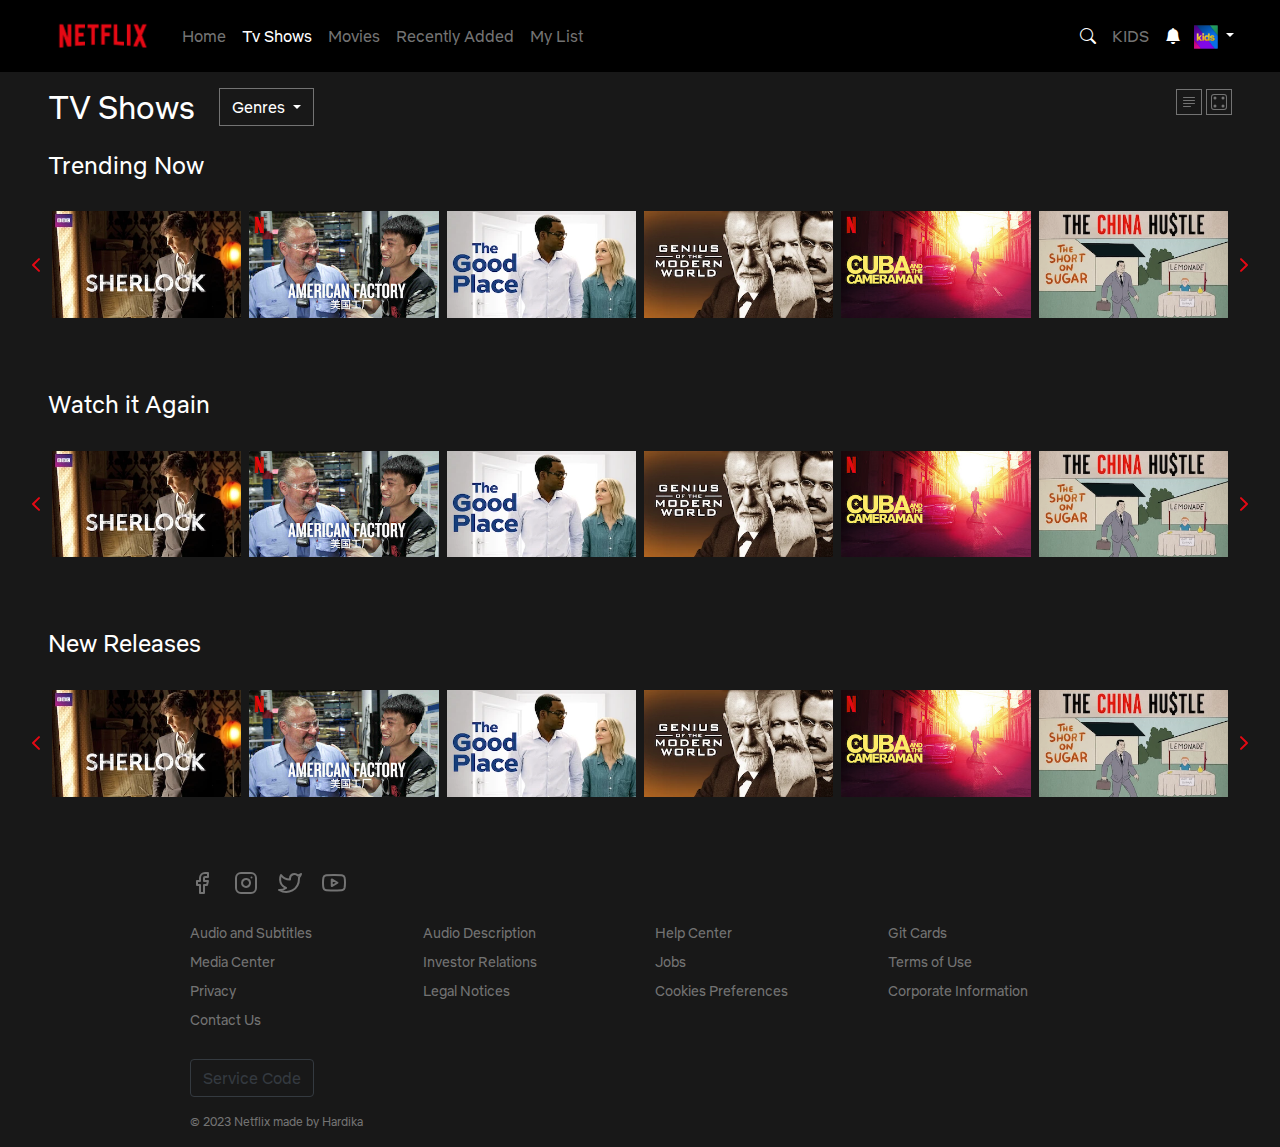
==== index.html @ e1350587 "fix the dropdown menu" ====
<!DOCTYPE html>
<html lang="en">
  <head>
    <meta charset="utf-8" />
    <meta
      name="viewport"
      content="width=device-width, initial-scale=1, shrink-to-fit=no"
    />

    <link
      rel="stylesheet"
      href="https://cdn.jsdelivr.net/npm/bootstrap@4.0.0/dist/css/bootstrap.min.css"
      integrity="sha384-Gn5384xqQ1aoWXA+058RXPxPg6fy4IWvTNh0E263XmFcJlSAwiGgFAW/dAiS6JXm"
      crossorigin="anonymous"
    />
    <link
      rel="stylesheet"
      href="https://cdn.jsdelivr.net/npm/bootstrap-icons@1.8.3/font/bootstrap-icons.css"
    />
    <link rel="stylesheet" href="./styles.css" />
    <title>Netflix Clone</title>
  </head>
  <body>
    <header>
      <nav class="navbar navbar-expand-lg nav-bg px-0">
        <div class="container-fluid px-5">
          <a class="navbar-brand" href="#"
            ><img
              src="./assets/netflix_logo.png"
              alt="netflix logo"
              width="110px"
          /></a>
          <button
            class="navbar-toggler"
            type="button"
            data-toggle="collapse"
            data-target="#navbarSupportedContent"
            aria-controls="navbarSupportedContent"
            aria-expanded="false"
            aria-label="Toggle navigation"
          >
            <span class="navbar-toggler-icon"></span>
          </button>

          <div class="collapse navbar-collapse" id="navbarSupportedContent">
            <ul class="navbar-nav mr-auto">
              <li class="nav-item">
                <a class="nav-link" href="#"
                  >Home <span class="sr-only">(current)</span></a
                >
              </li>
              <li class="nav-item">
                <a class="nav-link active" href="#">Tv Shows</a>
              </li>
              <li class="nav-item">
                <a class="nav-link" href="#">Movies</a>
              </li>
              <li class="nav-item">
                <a class="nav-link" href="#">Recently Added</a>
              </li>
              <li class="nav-item">
                <a class="nav-link" href="#">My List</a>
              </li>
            </ul>
            <form class="form-inline my-2 my-lg-0">
              <div class="row align-items-center">
                <i class="bi bi-search" style="cursor: pointer"></i>
                <a class="nav-link" href="#">KIDS</a>
                <i class="bi bi-bell-fill" style="cursor: pointer"></i>

                <div class="btn-group">
                  <button
                    type="button"
                    class="btn dropdown-toggle btn-outline-info"
                    data-toggle="dropdown"
                    aria-expanded="false"
                  >
                    <img
                      src="./assets/kids_icon.png"
                      alt="kids icon"
                      width="24px"
                    />
                  </button>
                  <div class="dropdown-menu dropdown-menu-right">
                    <button class="dropdown-item" type="button ">
                      <a href="./edit-profile.html">Edit Profile</a>
                    </button>
                    <button class="dropdown-item" type="button">
                      Another action
                    </button>
                    <button class="dropdown-item" type="button">
                      Something else here
                    </button>
                  </div>
                </div>
              </div>
            </form>
          </div>
        </div>
      </nav>
    </header>
    <main>
      <section>
        <div class="container-fluid px-5">
          <div class="d-flex justify-content-between my-3">
            <div class="d-flex">
              <h2 class="mr-4">TV Shows</h2>
              <div class="btn-group">
                <button
                  type="button"
                  class="btn dropdown-toggle btn-outline-dark dropdown-genere-btn"
                  data-toggle="dropdown"
                  aria-expanded="false"
                >
                  Genres
                </button>
                <div class="dropdown-menu">
                  <button class="dropdown-item" type="button">Action</button>
                  <button class="dropdown-item" type="button">
                    Another action
                  </button>
                  <button class="dropdown-item" type="button">
                    Something else here
                  </button>
                </div>
              </div>
            </div>

            <div>
              <img
                class="border-color px-1 py-1"
                src="./assets/media/justify-left.svg"
                alt="justify-left"
              />
              <img
                class="border-color px-1 py-1"
                src="./assets/media/dice.svg"
                alt="dice icon"
              />
            </div>
          </div>
        </div>
      </section>
      <secrtion>
        <div class="container-fluid px-5 pb-5">
          <h4>Trending Now</h4>

          <div
            id="carouselExampleIndicators"
            class="carousel slide"
            data-ride="carousel"
          >
            <div class="carousel-inner">
              <div class="carousel-item active">
                <div class="row mx-0">
                  <div class="col-12 col-sm-6 col-md-4 col-lg-2 px-1 py-4">
                    <a href="#">
                      <img
                        class="w-100 media-hover"
                        src="./assets/media/media0.webp"
                        alt="img"
                      />
                    </a>
                  </div>
                  <div class="col-12 col-sm-6 col-md-4 col-lg-2 px-1 py-4">
                    <a href="#">
                      <img
                        class="w-100 media-hover"
                        src="./assets/media/media1.jpg"
                        alt="img"
                      />
                    </a>
                  </div>
                  <div class="col-12 col-sm-6 col-md-4 col-lg-2 px-1 py-4">
                    <a href="#">
                      <img
                        class="w-100 media-hover"
                        src="./assets/media/media2.webp"
                        alt="img"
                      />
                    </a>
                  </div>
                  <div class="col-12 col-sm-6 col-md-4 col-lg-2 px-1 py-4">
                    <a href="#">
                      <img
                        class="w-100 media-hover"
                        src="./assets/media/media3.webp"
                        alt="img"
                      />
                    </a>
                  </div>
                  <div class="col-12 col-sm-6 col-md-4 col-lg-2 px-1 py-4">
                    <a href="#">
                      <img
                        class="w-100 media-hover"
                        src="./assets/media/media4.jpg"
                        alt="img"
                      />
                    </a>
                  </div>
                  <div class="col-12 col-sm-6 col-md-4 col-lg-2 px-1 py-4">
                    <a href="#">
                      <img
                        class="w-100 media-hover z-index2"
                        src="./assets/media/media5.webp"
                        alt="img"
                      />
                    </a>
                  </div>
                </div>
              </div>
              <div class="carousel-item">
                <div class="row mx-0">
                  <div class="col-12 col-sm-6 col-md-4 col-lg-2 px-1 py-4">
                    <a href="#">
                      <img
                        class="w-100 media-hover"
                        src="./assets/media/media0.webp"
                        alt="img"
                      />
                    </a>
                  </div>
                  <div class="col-12 col-sm-6 col-md-4 col-lg-2 px-1 py-4">
                    <a href="#">
                      <img
                        class="w-100 media-hover"
                        src="./assets/media/media1.jpg"
                        alt="img"
                      />
                    </a>
                  </div>
                  <div class="col-12 col-sm-6 col-md-4 col-lg-2 px-1 py-4">
                    <a href="#">
                      <img
                        class="w-100 media-hover"
                        src="./assets/media/media2.webp"
                        alt="img"
                      />
                    </a>
                  </div>
                  <div class="col-12 col-sm-6 col-md-4 col-lg-2 px-1 py-4">
                    <a href="#">
                      <img
                        class="w-100 media-hover"
                        src="./assets/media/media3.webp"
                        alt="img"
                      />
                    </a>
                  </div>
                  <div class="col-12 col-sm-6 col-md-4 col-lg-2 px-1 py-4">
                    <a href="#">
                      <img
                        class="w-100 media-hover"
                        src="./assets/media/media4.jpg"
                        alt="img"
                      />
                    </a>
                  </div>
                  <div class="col-12 col-sm-6 col-md-4 col-lg-2 px-1 py-4">
                    <a href="#">
                      <img
                        class="w-100 media-hover"
                        src="./assets/media/media5.webp"
                        alt="img"
                      />
                    </a>
                  </div>
                </div>
              </div>
              <div class="carousel-item">
                <div class="row mx-0">
                  <div class="col-12 col-sm-6 col-md-4 col-lg-2 px-1 py-4">
                    <a href="#">
                      <img
                        class="w-100 media-hover"
                        src="./assets/media/media0.webp"
                        alt="img"
                      />
                    </a>
                  </div>
                  <div class="col-12 col-sm-6 col-md-4 col-lg-2 px-1 py-4">
                    <a href="#">
                      <img
                        class="w-100 media-hover"
                        src="./assets/media/media1.jpg"
                        alt="img"
                      />
                    </a>
                  </div>
                  <div class="col-12 col-sm-6 col-md-4 col-lg-2 px-1 py-4">
                    <a href="#">
                      <img
                        class="w-100 media-hover"
                        src="./assets/media/media2.webp"
                        alt="img"
                      />
                    </a>
                  </div>
                  <div class="col-12 col-sm-6 col-md-4 col-lg-2 px-1 py-4">
                    <a href="#">
                      <img
                        class="w-100 media-hover"
                        src="./assets/media/media3.webp"
                        alt="img"
                      />
                    </a>
                  </div>
                  <div class="col-12 col-sm-6 col-md-4 col-lg-2 px-1 py-4">
                    <a href="#">
                      <img
                        class="w-100 media-hover"
                        src="./assets/media/media4.jpg"
                        alt="img"
                      />
                    </a>
                  </div>
                  <div class="col-12 col-sm-6 col-md-4 col-lg-2 px-1 py-4">
                    <a href="#">
                      <img
                        class="w-100 media-hover"
                        src="./assets/media/media5.webp"
                        alt="img"
                      />
                    </a>
                  </div>
                </div>
              </div>
            </div>
            <a
              class="carousel-control-prev"
              href="#carouselExampleIndicators"
              role="button"
              data-slide="prev"
            >
              <span
                class="carousel-control-prev-icon"
                aria-hidden="true"
              ></span>
              <span class="sr-only">Previous</span>
            </a>
            <a
              class="carousel-control-next"
              href="#carouselExampleIndicators"
              role="button"
              data-slide="next"
            >
              <span
                class="carousel-control-next-icon"
                aria-hidden="true"
              ></span>
              <span class="sr-only">Next</span>
            </a>
          </div>
        </div>
      </secrtion>
      <secrtion>
        <div class="container-fluid px-5 pb-5">
          <h4>Watch it Again</h4>

          <div
            id="carouselExampleIndicators"
            class="carousel slide"
            data-ride="carousel"
          >
            <div class="carousel-inner">
              <div class="carousel-item active">
                <div class="row mx-0">
                  <div class="col-12 col-sm-6 col-md-4 col-lg-2 px-1 py-4">
                    <a href="#">
                      <img
                        class="w-100 media-hover"
                        src="./assets/media/media0.webp"
                        alt="img"
                      />
                    </a>
                  </div>
                  <div class="col-12 col-sm-6 col-md-4 col-lg-2 px-1 py-4">
                    <a href="#">
                      <img
                        class="w-100 media-hover"
                        src="./assets/media/media1.jpg"
                        alt="img"
                      />
                    </a>
                  </div>
                  <div class="col-12 col-sm-6 col-md-4 col-lg-2 px-1 py-4">
                    <a href="#">
                      <img
                        class="w-100 media-hover"
                        src="./assets/media/media2.webp"
                        alt="img"
                      />
                    </a>
                  </div>
                  <div class="col-12 col-sm-6 col-md-4 col-lg-2 px-1 py-4">
                    <a href="#">
                      <img
                        class="w-100 media-hover"
                        src="./assets/media/media3.webp"
                        alt="img"
                      />
                    </a>
                  </div>
                  <div class="col-12 col-sm-6 col-md-4 col-lg-2 px-1 py-4">
                    <a href="#">
                      <img
                        class="w-100 media-hover"
                        src="./assets/media/media4.jpg"
                        alt="img"
                      />
                    </a>
                  </div>
                  <div class="col-12 col-sm-6 col-md-4 col-lg-2 px-1 py-4">
                    <a href="#">
                      <img
                        class="w-100 media-hover z-index2"
                        src="./assets/media/media5.webp"
                        alt="img"
                      />
                    </a>
                  </div>
                </div>
              </div>
              <div class="carousel-item">
                <div class="row mx-0">
                  <div class="col-12 col-sm-6 col-md-4 col-lg-2 px-1 py-4">
                    <a href="#">
                      <img
                        class="w-100 media-hover"
                        src="./assets/media/media0.webp"
                        alt="img"
                      />
                    </a>
                  </div>
                  <div class="col-12 col-sm-6 col-md-4 col-lg-2 px-1 py-4">
                    <a href="#">
                      <img
                        class="w-100 media-hover"
                        src="./assets/media/media1.jpg"
                        alt="img"
                      />
                    </a>
                  </div>
                  <div class="col-12 col-sm-6 col-md-4 col-lg-2 px-1 py-4">
                    <a href="#">
                      <img
                        class="w-100 media-hover"
                        src="./assets/media/media2.webp"
                        alt="img"
                      />
                    </a>
                  </div>
                  <div class="col-12 col-sm-6 col-md-4 col-lg-2 px-1 py-4">
                    <a href="#">
                      <img
                        class="w-100 media-hover"
                        src="./assets/media/media3.webp"
                        alt="img"
                      />
                    </a>
                  </div>
                  <div class="col-12 col-sm-6 col-md-4 col-lg-2 px-1 py-4">
                    <a href="#">
                      <img
                        class="w-100 media-hover"
                        src="./assets/media/media4.jpg"
                        alt="img"
                      />
                    </a>
                  </div>
                  <div class="col-12 col-sm-6 col-md-4 col-lg-2 px-1 py-4">
                    <a href="#">
                      <img
                        class="w-100 media-hover"
                        src="./assets/media/media5.webp"
                        alt="img"
                      />
                    </a>
                  </div>
                </div>
              </div>
              <div class="carousel-item">
                <div class="row mx-0">
                  <div class="col-12 col-sm-6 col-md-4 col-lg-2 px-1 py-4">
                    <a href="#">
                      <img
                        class="w-100 media-hover"
                        src="./assets/media/media0.webp"
                        alt="img"
                      />
                    </a>
                  </div>
                  <div class="col-12 col-sm-6 col-md-4 col-lg-2 px-1 py-4">
                    <a href="#">
                      <img
                        class="w-100 media-hover"
                        src="./assets/media/media1.jpg"
                        alt="img"
                      />
                    </a>
                  </div>
                  <div class="col-12 col-sm-6 col-md-4 col-lg-2 px-1 py-4">
                    <a href="#">
                      <img
                        class="w-100 media-hover"
                        src="./assets/media/media2.webp"
                        alt="img"
                      />
                    </a>
                  </div>
                  <div class="col-12 col-sm-6 col-md-4 col-lg-2 px-1 py-4">
                    <a href="#">
                      <img
                        class="w-100 media-hover"
                        src="./assets/media/media3.webp"
                        alt="img"
                      />
                    </a>
                  </div>
                  <div class="col-12 col-sm-6 col-md-4 col-lg-2 px-1 py-4">
                    <a href="#">
                      <img
                        class="w-100 media-hover"
                        src="./assets/media/media4.jpg"
                        alt="img"
                      />
                    </a>
                  </div>
                  <div class="col-12 col-sm-6 col-md-4 col-lg-2 px-1 py-4">
                    <a href="#">
                      <img
                        class="w-100 media-hover"
                        src="./assets/media/media5.webp"
                        alt="img"
                      />
                    </a>
                  </div>
                </div>
              </div>
            </div>
            <a
              class="carousel-control-prev"
              href="#carouselExampleIndicators"
              role="button"
              data-slide="prev"
            >
              <span
                class="carousel-control-prev-icon"
                aria-hidden="true"
              ></span>
              <span class="sr-only">Previous</span>
            </a>
            <a
              class="carousel-control-next"
              href="#carouselExampleIndicators"
              role="button"
              data-slide="next"
            >
              <span
                class="carousel-control-next-icon"
                aria-hidden="true"
              ></span>
              <span class="sr-only">Next</span>
            </a>
          </div>
        </div>
      </secrtion>
      <secrtion>
        <div class="container-fluid px-5 pb-5">
          <h4>New Releases</h4>

          <div
            id="carouselExampleIndicators"
            class="carousel slide"
            data-ride="carousel"
          >
            <div class="carousel-inner">
              <div class="carousel-item active">
                <div class="row mx-0">
                  <div class="col-12 col-sm-6 col-md-4 col-lg-2 px-1 py-4">
                    <a href="#">
                      <img
                        class="w-100 media-hover"
                        src="./assets/media/media0.webp"
                        alt="img"
                      />
                    </a>
                  </div>
                  <div class="col-12 col-sm-6 col-md-4 col-lg-2 px-1 py-4">
                    <a href="#">
                      <img
                        class="w-100 media-hover"
                        src="./assets/media/media1.jpg"
                        alt="img"
                      />
                    </a>
                  </div>
                  <div class="col-12 col-sm-6 col-md-4 col-lg-2 px-1 py-4">
                    <a href="#">
                      <img
                        class="w-100 media-hover"
                        src="./assets/media/media2.webp"
                        alt="img"
                      />
                    </a>
                  </div>
                  <div class="col-12 col-sm-6 col-md-4 col-lg-2 px-1 py-4">
                    <a href="#">
                      <img
                        class="w-100 media-hover"
                        src="./assets/media/media3.webp"
                        alt="img"
                      />
                    </a>
                  </div>
                  <div class="col-12 col-sm-6 col-md-4 col-lg-2 px-1 py-4">
                    <a href="#">
                      <img
                        class="w-100 media-hover"
                        src="./assets/media/media4.jpg"
                        alt="img"
                      />
                    </a>
                  </div>
                  <div class="col-12 col-sm-6 col-md-4 col-lg-2 px-1 py-4">
                    <a href="#">
                      <img
                        class="w-100 media-hover z-index2"
                        src="./assets/media/media5.webp"
                        alt="img"
                      />
                    </a>
                  </div>
                </div>
              </div>
              <div class="carousel-item">
                <div class="row mx-0">
                  <div class="col-12 col-sm-6 col-md-4 col-lg-2 px-1 py-4">
                    <a href="#">
                      <img
                        class="w-100 media-hover"
                        src="./assets/media/media0.webp"
                        alt="img"
                      />
                    </a>
                  </div>
                  <div class="col-12 col-sm-6 col-md-4 col-lg-2 px-1 py-4">
                    <a href="#">
                      <img
                        class="w-100 media-hover"
                        src="./assets/media/media1.jpg"
                        alt="img"
                      />
                    </a>
                  </div>
                  <div class="col-12 col-sm-6 col-md-4 col-lg-2 px-1 py-4">
                    <a href="#">
                      <img
                        class="w-100 media-hover"
                        src="./assets/media/media2.webp"
                        alt="img"
                      />
                    </a>
                  </div>
                  <div class="col-12 col-sm-6 col-md-4 col-lg-2 px-1 py-4">
                    <a href="#">
                      <img
                        class="w-100 media-hover"
                        src="./assets/media/media3.webp"
                        alt="img"
                      />
                    </a>
                  </div>
                  <div class="col-12 col-sm-6 col-md-4 col-lg-2 px-1 py-4">
                    <a href="#">
                      <img
                        class="w-100 media-hover"
                        src="./assets/media/media4.jpg"
                        alt="img"
                      />
                    </a>
                  </div>
                  <div class="col-12 col-sm-6 col-md-4 col-lg-2 px-1 py-4">
                    <a href="#">
                      <img
                        class="w-100 media-hover"
                        src="./assets/media/media5.webp"
                        alt="img"
                      />
                    </a>
                  </div>
                </div>
              </div>
              <div class="carousel-item">
                <div class="row mx-0">
                  <div class="col-12 col-sm-6 col-md-4 col-lg-2 px-1 py-4">
                    <a href="#">
                      <img
                        class="w-100 media-hover"
                        src="./assets/media/media0.webp"
                        alt="img"
                      />
                    </a>
                  </div>
                  <div class="col-12 col-sm-6 col-md-4 col-lg-2 px-1 py-4">
                    <a href="#">
                      <img
                        class="w-100 media-hover"
                        src="./assets/media/media1.jpg"
                        alt="img"
                      />
                    </a>
                  </div>
                  <div class="col-12 col-sm-6 col-md-4 col-lg-2 px-1 py-4">
                    <a href="#">
                      <img
                        class="w-100 media-hover"
                        src="./assets/media/media2.webp"
                        alt="img"
                      />
                    </a>
                  </div>
                  <div class="col-12 col-sm-6 col-md-4 col-lg-2 px-1 py-4">
                    <a href="#">
                      <img
                        class="w-100 media-hover"
                        src="./assets/media/media3.webp"
                        alt="img"
                      />
                    </a>
                  </div>
                  <div class="col-12 col-sm-6 col-md-4 col-lg-2 px-1 py-4">
                    <a href="#">
                      <img
                        class="w-100 media-hover"
                        src="./assets/media/media4.jpg"
                        alt="img"
                      />
                    </a>
                  </div>
                  <div class="col-12 col-sm-6 col-md-4 col-lg-2 px-1 py-4">
                    <a href="#">
                      <img
                        class="w-100 media-hover"
                        src="./assets/media/media5.webp"
                        alt="img"
                      />
                    </a>
                  </div>
                </div>
              </div>
            </div>
            <a
              class="carousel-control-prev"
              href="#carouselExampleIndicators"
              role="button"
              data-slide="prev"
            >
              <span
                class="carousel-control-prev-icon"
                aria-hidden="true"
              ></span>
              <span class="sr-only">Previous</span>
            </a>
            <a
              class="carousel-control-next"
              href="#carouselExampleIndicators"
              role="button"
              data-slide="next"
            >
              <span
                class="carousel-control-next-icon"
                aria-hidden="true"
              ></span>
              <span class="sr-only">Next</span>
            </a>
          </div>
        </div>
      </secrtion>
    </main>
    <footer>
      <div class="container-fluid px-5">
        <div class="ftr-block">
          <a href="#" class="mr-3">
            <img src="./assets/media/facebook.svg" alt="facebook logo"
          /></a>
          <a href="#" class="mr-3"
            ><img src="./assets/media/instagram.svg" alt="instagram logo"
          /></a>
          <a href="#" class="mr-3"
            ><img src="./assets/media/twitter.svg" alt="twitter logo"
          /></a>
          <a href="#" class="mr-3"
            ><img src="./assets/media/youtube.svg" alt="youtube logo"
          /></a>
          <div class="row my-4">
            <div class="col-12 col-sm-6 col-md-4 col-lg-3">
              <a href="#" class="ftr-link d-block py-1">Audio and Subtitles</a>
              <a href="#" class="ftr-link d-block py-1">Media Center</a>
              <a href="#" class="ftr-link d-block py-1">Privacy</a>
              <a href="#" class="ftr-link d-block py-1">Contact Us</a>
            </div>
            <div class="col-12 col-sm-6 col-md-4 col-lg-3">
              <a href="#" class="ftr-link d-block py-1">Audio Description</a>
              <a href="#" class="ftr-link d-block py-1">Investor Relations</a>
              <a href="#" class="ftr-link d-block py-1">Legal Notices</a>
            </div>
            <div class="col-12 col-sm-6 col-md-4 col-lg-3">
              <a href="#" class="ftr-link d-block py-1">Help Center</a>
              <a href="#" class="ftr-link d-block py-1">Jobs</a>
              <a href="#" class="ftr-link d-block py-1">Cookies Preferences</a>
            </div>
            <div class="col-12 col-sm-6 col-md-4 col-lg-3">
              <a href="#" class="ftr-link d-block py-1">Git Cards</a>
              <a href="#" class="ftr-link d-block py-1">Terms of Use</a>
              <a href="#" class="ftr-link d-block py-1"
                >Corporate Information</a
              >
            </div>
          </div>
          <button
            type="button"
            class="btn btn-outline-dark"
            aria-expanded="false"
          >
            Service Code
          </button>
          <span class="d-block copyright-font my-3"
            >© 2023 Netflix made by Hardika</span
          >
        </div>
      </div>
    </footer>
    <script
      src="https://cdn.jsdelivr.net/npm/jquery@3.5.1/dist/jquery.slim.min.js"
      integrity="sha384-DfXdz2htPH0lsSSs5nCTpuj/zy4C+OGpamoFVy38MVBnE+IbbVYUew+OrCXaRkfj"
      crossorigin="anonymous"
    ></script>
    <script
      src="https://cdn.jsdelivr.net/npm/popper.js@1.16.1/dist/umd/popper.min.js"
      integrity="sha384-9/reFTGAW83EW2RDu2S0VKaIzap3H66lZH81PoYlFhbGU+6BZp6G7niu735Sk7lN"
      crossorigin="anonymous"
    ></script>
    <script
      src="https://cdn.jsdelivr.net/npm/bootstrap@4.6.2/dist/js/bootstrap.min.js"
      integrity="sha384-+sLIOodYLS7CIrQpBjl+C7nPvqq+FbNUBDunl/OZv93DB7Ln/533i8e/mZXLi/P+"
      crossorigin="anonymous"
    ></script>
  </body>
</html>
---- styles.css ----
@font-face {
  font-family: "netflixSans-bold";
  src: url("./fonts/NetflixSans-Bold.woff2") format("woff2");
}

@font-face {
  font-family: "netflixSans-light";
  src: url("./fonts/NetflixSans-Light.woff2") format("woff2");
}
@font-face {
  font-family: "netflixSans-medium";
  src: url("./fonts/NetflixSans-Medium.woff2") format("woff2");
}
@font-face {
  font-family: "netflixSans-regular";
  src: url("./fonts/NetflixSans-Regular.woff2") format("woff2");
}

*,
*::before,
*::after {
  box-sizing: border-box;
}
:root {
  --font-netflixSans-bold: netflixSans-bold, Georgia, Cambria, "Times New Roman",
    Times, serif;

  --font-netflixSans-light: netflixSans-light, "Helvetica Neue", Helvetica,
    Arial, sans-serif;
  --font-netflixSans-medium: netflixSans-medium, "Helvetica Neue", Helvetica,
    Arial, sans-serif;
  --font-netflixSans-regular: netflixSans-regular, "Helvetica Neue", Helvetica,
    Arial, sans-serif;
  --font-color: white;
  --text-color: #737373;
  --yellow-color: #ffc017;
  --nav-link-color: rgb(41, 41, 41);
  --darkgray-btn-border: rgba(25, 25, 25, 1);
  --bg-color: #181818;
}
body {
  font-family: var(--font-netflixSans-regular);
  margin: 0;
  background-color: var(--bg-color);
  color: var(--font-color);
}
.nav-bg {
  background-color: black;
}
a {
  color: var(--text-color);
  transition: all 0.3s linear;
}
.active {
  color: var(--font-color);
}
a:hover {
  color: var(--font-color);
}
.dropdown-menu {
  background-color: var(--bg-color);
  border: 1px solid var(--text-color);
  box-shadow: 0px 5px 12px rgba(0, 0, 0, 1);
}
.dropdown-item:focus,
.dropdown-item:hover {
  color: var(--font-color);
  background-color: transparent;
}
.dropdown-item {
  color: var(--text-color);
}
.dropdown-menu-right {
  right: 0;
  left: auto;
}
.btn-outline-info {
  color: white;
  border-color: transparent;
}
.btn-outline-info:hover {
  background-color: var(--text-color);
  border-color: var(--text-color);
}
.btn-outline-info:not(:disabled):not(.disabled):active,
.show > .btn-outline-info.dropdown-toggle {
  background-color: var(--text-color);
  border-color: var(--text-color);
}
.btn-outline-info:not(:disabled):not(.disabled):active:focus,
.show > .btn-outline-info.dropdown-toggle:focus {
  box-shadow: none;
}
.border-color {
  border: 1px solid var(--text-color);
}
.dropdown-genere-btn {
  color: white;
  border-color: var(--text-color);
  border-radius: 0;
  max-height: 38px;
}
.carousel-control-prev {
  left: -2%;
}
.carousel-control-next {
  right: -2%;
}
.carousel-control-next-icon,
.carousel-control-prev-icon {
  width: 26px;
  height: 26px;
}
.carousel-control-prev-icon {
  background-image: url(./assets/media/chevron-left.svg);
}
.carousel-control-next-icon {
  background-image: url(./assets/media/chevron-right.svg);
}
.carousel-control-prev,
.carousel-control-next {
  opacity: 1;
  width: 2%;
}
.media-hover {
  transition: all 0.3s linear;
  position: relative;
}
.media-hover:hover {
  transform: scale(1.2);
}
/* .carousel-inner {
  overflow: visible;
} */
.z-index2 {
  z-index: 2;
}
.z-index3 {
  z-index: 3;
}
.z-index4 {
  z-index: 4;
}
.z-index5 {
  z-index: 5;
}
.z-index6 {
  z-index: 6;
}
.ftr-block {
  max-width: 900px;
  width: 100%;
  margin-inline: auto;
}
.ftr-link {
  font-size: 14px;
  color: var(--text-color);
}
.copyright-font {
  font-size: 12px;
  color: var(--text-color);
}
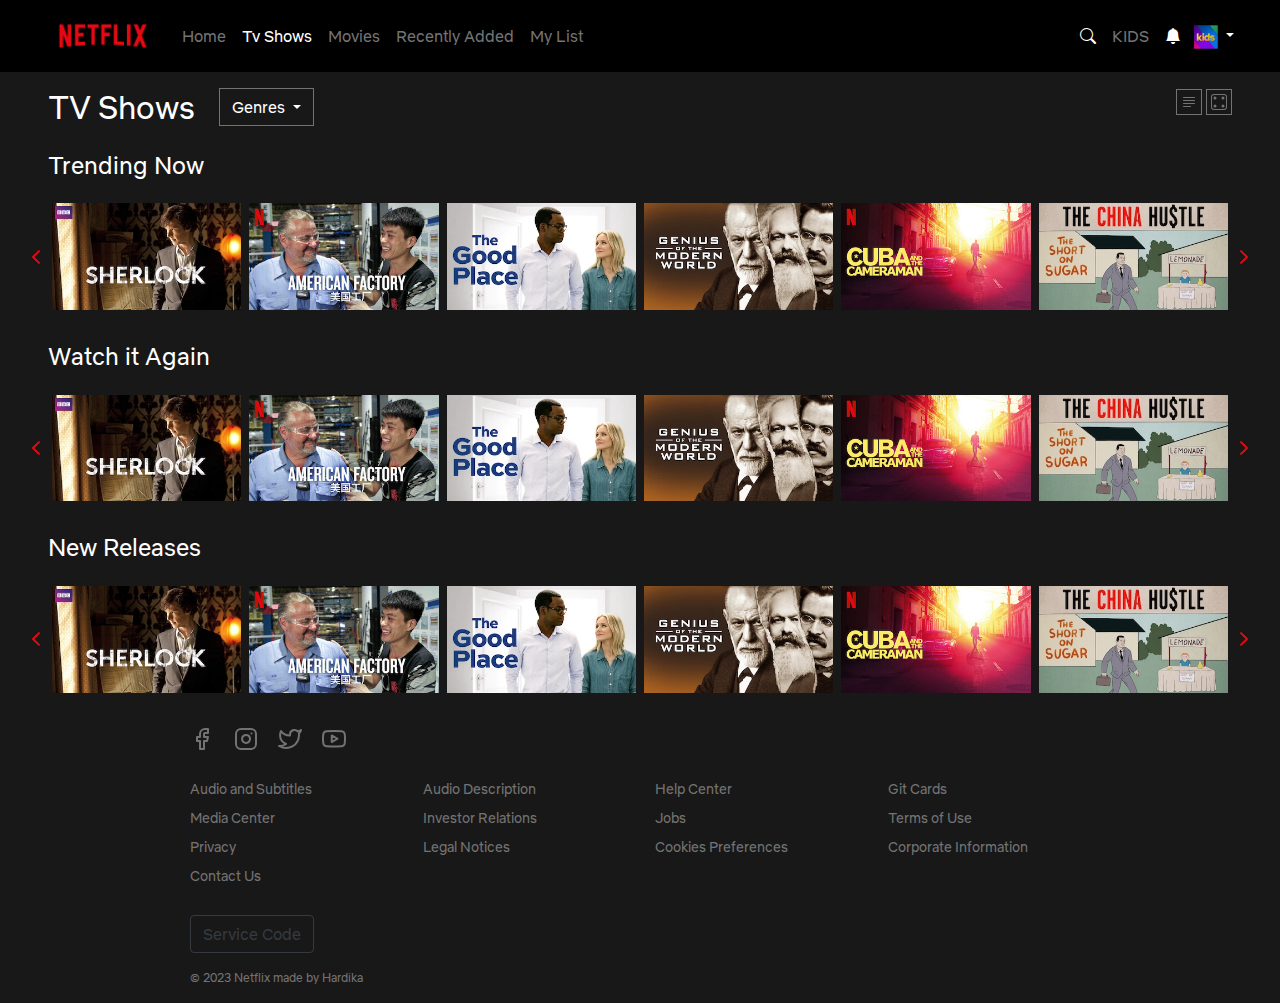
==== commit 2bc42a7f: "fixing some spacing" ====
--- a/index.html
+++ b/index.html
@@ -126,7 +126,7 @@
               </div>
             </div>
 
-            <div>
+            <div class="d-none d-sm-none d-md-none d-lg-block">
               <img
                 class="border-color px-1 py-1"
                 src="./assets/media/justify-left.svg"
@@ -142,8 +142,8 @@
         </div>
       </section>
       <secrtion>
-        <div class="container-fluid px-5 pb-5">
-          <h4>Trending Now</h4>
+        <div class="container-fluid px-5 pb-2">
+          <h4 class="mb-0">Trending Now</h4>
 
           <div
             id="carouselExampleIndicators"
@@ -153,7 +153,9 @@
             <div class="carousel-inner">
               <div class="carousel-item active">
                 <div class="row mx-0">
-                  <div class="col-12 col-sm-6 col-md-4 col-lg-2 px-1 py-4">
+                  <div
+                    class="col-12 py-3 col-sm-6 py-sm-2 col-md-4 py-md-2 col-lg-2 px-1 py-lg-4"
+                  >
                     <a href="#">
                       <img
                         class="w-100 media-hover"
@@ -162,7 +164,9 @@
                       />
                     </a>
                   </div>
-                  <div class="col-12 col-sm-6 col-md-4 col-lg-2 px-1 py-4">
+                  <div
+                    class="col-12 py-3 col-sm-6 py-sm-2 col-md-4 py-md-2 col-lg-2 px-1 py-lg-4"
+                  >
                     <a href="#">
                       <img
                         class="w-100 media-hover"
@@ -171,7 +175,9 @@
                       />
                     </a>
                   </div>
-                  <div class="col-12 col-sm-6 col-md-4 col-lg-2 px-1 py-4">
+                  <div
+                    class="col-12 py-3 col-sm-6 py-sm-2 col-md-4 py-md-2 col-lg-2 px-1 py-lg-4"
+                  >
                     <a href="#">
                       <img
                         class="w-100 media-hover"
@@ -180,7 +186,9 @@
                       />
                     </a>
                   </div>
-                  <div class="col-12 col-sm-6 col-md-4 col-lg-2 px-1 py-4">
+                  <div
+                    class="col-12 py-3 col-sm-6 py-sm-2 col-md-4 py-md-2 col-lg-2 px-1 py-lg-4"
+                  >
                     <a href="#">
                       <img
                         class="w-100 media-hover"
@@ -189,7 +197,9 @@
                       />
                     </a>
                   </div>
-                  <div class="col-12 col-sm-6 col-md-4 col-lg-2 px-1 py-4">
+                  <div
+                    class="col-12 py-3 col-sm-6 py-sm-2 col-md-4 py-md-2 col-lg-2 px-1 py-lg-4"
+                  >
                     <a href="#">
                       <img
                         class="w-100 media-hover"
@@ -198,7 +208,9 @@
                       />
                     </a>
                   </div>
-                  <div class="col-12 col-sm-6 col-md-4 col-lg-2 px-1 py-4">
+                  <div
+                    class="col-12 py-3 col-sm-6 py-sm-2 col-md-4 py-md-2 col-lg-2 px-1 py-lg-4"
+                  >
                     <a href="#">
                       <img
                         class="w-100 media-hover z-index2"
@@ -211,7 +223,9 @@
               </div>
               <div class="carousel-item">
                 <div class="row mx-0">
-                  <div class="col-12 col-sm-6 col-md-4 col-lg-2 px-1 py-4">
+                  <div
+                    class="col-12 py-3 col-sm-6 py-sm-2 col-md-4 py-md-2 col-lg-2 px-1 py-lg-4"
+                  >
                     <a href="#">
                       <img
                         class="w-100 media-hover"
@@ -220,7 +234,9 @@
                       />
                     </a>
                   </div>
-                  <div class="col-12 col-sm-6 col-md-4 col-lg-2 px-1 py-4">
+                  <div
+                    class="col-12 py-3 col-sm-6 py-sm-2 col-md-4 py-md-2 col-lg-2 px-1 py-lg-4"
+                  >
                     <a href="#">
                       <img
                         class="w-100 media-hover"
@@ -229,7 +245,9 @@
                       />
                     </a>
                   </div>
-                  <div class="col-12 col-sm-6 col-md-4 col-lg-2 px-1 py-4">
+                  <div
+                    class="col-12 py-3 col-sm-6 py-sm-2 col-md-4 py-md-2 col-lg-2 px-1 py-lg-4"
+                  >
                     <a href="#">
                       <img
                         class="w-100 media-hover"
@@ -238,7 +256,9 @@
                       />
                     </a>
                   </div>
-                  <div class="col-12 col-sm-6 col-md-4 col-lg-2 px-1 py-4">
+                  <div
+                    class="col-12 py-3 col-sm-6 py-sm-2 col-md-4 py-md-2 col-lg-2 px-1 py-lg-4"
+                  >
                     <a href="#">
                       <img
                         class="w-100 media-hover"
@@ -247,7 +267,9 @@
                       />
                     </a>
                   </div>
-                  <div class="col-12 col-sm-6 col-md-4 col-lg-2 px-1 py-4">
+                  <div
+                    class="col-12 py-3 col-sm-6 py-sm-2 col-md-4 py-md-2 col-lg-2 px-1 py-lg-4"
+                  >
                     <a href="#">
                       <img
                         class="w-100 media-hover"
@@ -256,7 +278,9 @@
                       />
                     </a>
                   </div>
-                  <div class="col-12 col-sm-6 col-md-4 col-lg-2 px-1 py-4">
+                  <div
+                    class="col-12 py-3 col-sm-6 py-sm-2 col-md-4 py-md-2 col-lg-2 px-1 py-lg-4"
+                  >
                     <a href="#">
                       <img
                         class="w-100 media-hover"
@@ -269,7 +293,9 @@
               </div>
               <div class="carousel-item">
                 <div class="row mx-0">
-                  <div class="col-12 col-sm-6 col-md-4 col-lg-2 px-1 py-4">
+                  <div
+                    class="col-12 py-3 col-sm-6 py-sm-2 col-md-4 py-md-2 col-lg-2 px-1 py-lg-4"
+                  >
                     <a href="#">
                       <img
                         class="w-100 media-hover"
@@ -278,7 +304,9 @@
                       />
                     </a>
                   </div>
-                  <div class="col-12 col-sm-6 col-md-4 col-lg-2 px-1 py-4">
+                  <div
+                    class="col-12 py-3 col-sm-6 py-sm-2 col-md-4 py-md-2 col-lg-2 px-1 py-lg-4"
+                  >
                     <a href="#">
                       <img
                         class="w-100 media-hover"
@@ -287,7 +315,9 @@
                       />
                     </a>
                   </div>
-                  <div class="col-12 col-sm-6 col-md-4 col-lg-2 px-1 py-4">
+                  <div
+                    class="col-12 py-3 col-sm-6 py-sm-2 col-md-4 py-md-2 col-lg-2 px-1 py-lg-4"
+                  >
                     <a href="#">
                       <img
                         class="w-100 media-hover"
@@ -296,7 +326,9 @@
                       />
                     </a>
                   </div>
-                  <div class="col-12 col-sm-6 col-md-4 col-lg-2 px-1 py-4">
+                  <div
+                    class="col-12 py-3 col-sm-6 py-sm-2 col-md-4 py-md-2 col-lg-2 px-1 py-lg-4"
+                  >
                     <a href="#">
                       <img
                         class="w-100 media-hover"
@@ -305,7 +337,9 @@
                       />
                     </a>
                   </div>
-                  <div class="col-12 col-sm-6 col-md-4 col-lg-2 px-1 py-4">
+                  <div
+                    class="col-12 py-3 col-sm-6 py-sm-2 col-md-4 py-md-2 col-lg-2 px-1 py-lg-4"
+                  >
                     <a href="#">
                       <img
                         class="w-100 media-hover"
@@ -314,7 +348,9 @@
                       />
                     </a>
                   </div>
-                  <div class="col-12 col-sm-6 col-md-4 col-lg-2 px-1 py-4">
+                  <div
+                    class="col-12 py-3 col-sm-6 py-sm-2 col-md-4 py-md-2 col-lg-2 px-1 py-lg-4"
+                  >
                     <a href="#">
                       <img
                         class="w-100 media-hover"
@@ -354,18 +390,20 @@
         </div>
       </secrtion>
       <secrtion>
-        <div class="container-fluid px-5 pb-5">
-          <h4>Watch it Again</h4>
+        <div class="container-fluid px-5 pb-2">
+          <h4 class="mb-0">Watch it Again</h4>
 
           <div
-            id="carouselExampleIndicators"
+            id="carouselExampleIndicators2"
             class="carousel slide"
             data-ride="carousel"
           >
             <div class="carousel-inner">
               <div class="carousel-item active">
                 <div class="row mx-0">
-                  <div class="col-12 col-sm-6 col-md-4 col-lg-2 px-1 py-4">
+                  <div
+                    class="col-12 py-3 col-sm-6 py-sm-2 col-md-4 py-md-2 col-lg-2 px-1 py-lg-4"
+                  >
                     <a href="#">
                       <img
                         class="w-100 media-hover"
@@ -374,7 +412,9 @@
                       />
                     </a>
                   </div>
-                  <div class="col-12 col-sm-6 col-md-4 col-lg-2 px-1 py-4">
+                  <div
+                    class="col-12 py-3 col-sm-6 py-sm-2 col-md-4 py-md-2 col-lg-2 px-1 py-lg-4"
+                  >
                     <a href="#">
                       <img
                         class="w-100 media-hover"
@@ -383,7 +423,9 @@
                       />
                     </a>
                   </div>
-                  <div class="col-12 col-sm-6 col-md-4 col-lg-2 px-1 py-4">
+                  <div
+                    class="col-12 py-3 col-sm-6 py-sm-2 col-md-4 py-md-2 col-lg-2 px-1 py-lg-4"
+                  >
                     <a href="#">
                       <img
                         class="w-100 media-hover"
@@ -392,7 +434,9 @@
                       />
                     </a>
                   </div>
-                  <div class="col-12 col-sm-6 col-md-4 col-lg-2 px-1 py-4">
+                  <div
+                    class="col-12 py-3 col-sm-6 py-sm-2 col-md-4 py-md-2 col-lg-2 px-1 py-lg-4"
+                  >
                     <a href="#">
                       <img
                         class="w-100 media-hover"
@@ -401,7 +445,9 @@
                       />
                     </a>
                   </div>
-                  <div class="col-12 col-sm-6 col-md-4 col-lg-2 px-1 py-4">
+                  <div
+                    class="col-12 py-3 col-sm-6 py-sm-2 col-md-4 py-md-2 col-lg-2 px-1 py-lg-4"
+                  >
                     <a href="#">
                       <img
                         class="w-100 media-hover"
@@ -410,7 +456,9 @@
                       />
                     </a>
                   </div>
-                  <div class="col-12 col-sm-6 col-md-4 col-lg-2 px-1 py-4">
+                  <div
+                    class="col-12 py-3 col-sm-6 py-sm-2 col-md-4 py-md-2 col-lg-2 px-1 py-lg-4"
+                  >
                     <a href="#">
                       <img
                         class="w-100 media-hover z-index2"
@@ -423,7 +471,9 @@
               </div>
               <div class="carousel-item">
                 <div class="row mx-0">
-                  <div class="col-12 col-sm-6 col-md-4 col-lg-2 px-1 py-4">
+                  <div
+                    class="col-12 py-3 col-sm-6 py-sm-2 col-md-4 py-md-2 col-lg-2 px-1 py-lg-4"
+                  >
                     <a href="#">
                       <img
                         class="w-100 media-hover"
@@ -432,7 +482,9 @@
                       />
                     </a>
                   </div>
-                  <div class="col-12 col-sm-6 col-md-4 col-lg-2 px-1 py-4">
+                  <div
+                    class="col-12 py-3 col-sm-6 py-sm-2 col-md-4 py-md-2 col-lg-2 px-1 py-lg-4"
+                  >
                     <a href="#">
                       <img
                         class="w-100 media-hover"
@@ -441,7 +493,9 @@
                       />
                     </a>
                   </div>
-                  <div class="col-12 col-sm-6 col-md-4 col-lg-2 px-1 py-4">
+                  <div
+                    class="col-12 py-3 col-sm-6 py-sm-2 col-md-4 py-md-2 col-lg-2 px-1 py-lg-4"
+                  >
                     <a href="#">
                       <img
                         class="w-100 media-hover"
@@ -450,7 +504,9 @@
                       />
                     </a>
                   </div>
-                  <div class="col-12 col-sm-6 col-md-4 col-lg-2 px-1 py-4">
+                  <div
+                    class="col-12 py-3 col-sm-6 py-sm-2 col-md-4 py-md-2 col-lg-2 px-1 py-lg-4"
+                  >
                     <a href="#">
                       <img
                         class="w-100 media-hover"
@@ -459,7 +515,9 @@
                       />
                     </a>
                   </div>
-                  <div class="col-12 col-sm-6 col-md-4 col-lg-2 px-1 py-4">
+                  <div
+                    class="col-12 py-3 col-sm-6 py-sm-2 col-md-4 py-md-2 col-lg-2 px-1 py-lg-4"
+                  >
                     <a href="#">
                       <img
                         class="w-100 media-hover"
@@ -468,7 +526,9 @@
                       />
                     </a>
                   </div>
-                  <div class="col-12 col-sm-6 col-md-4 col-lg-2 px-1 py-4">
+                  <div
+                    class="col-12 py-3 col-sm-6 py-sm-2 col-md-4 py-md-2 col-lg-2 px-1 py-lg-4"
+                  >
                     <a href="#">
                       <img
                         class="w-100 media-hover"
@@ -481,7 +541,9 @@
               </div>
               <div class="carousel-item">
                 <div class="row mx-0">
-                  <div class="col-12 col-sm-6 col-md-4 col-lg-2 px-1 py-4">
+                  <div
+                    class="col-12 py-3 col-sm-6 py-sm-2 col-md-4 py-md-2 col-lg-2 px-1 py-lg-4"
+                  >
                     <a href="#">
                       <img
                         class="w-100 media-hover"
@@ -490,7 +552,9 @@
                       />
                     </a>
                   </div>
-                  <div class="col-12 col-sm-6 col-md-4 col-lg-2 px-1 py-4">
+                  <div
+                    class="col-12 py-3 col-sm-6 py-sm-2 col-md-4 py-md-2 col-lg-2 px-1 py-lg-4"
+                  >
                     <a href="#">
                       <img
                         class="w-100 media-hover"
@@ -499,7 +563,9 @@
                       />
                     </a>
                   </div>
-                  <div class="col-12 col-sm-6 col-md-4 col-lg-2 px-1 py-4">
+                  <div
+                    class="col-12 py-3 col-sm-6 py-sm-2 col-md-4 py-md-2 col-lg-2 px-1 py-lg-4"
+                  >
                     <a href="#">
                       <img
                         class="w-100 media-hover"
@@ -508,7 +574,9 @@
                       />
                     </a>
                   </div>
-                  <div class="col-12 col-sm-6 col-md-4 col-lg-2 px-1 py-4">
+                  <div
+                    class="col-12 py-3 col-sm-6 py-sm-2 col-md-4 py-md-2 col-lg-2 px-1 py-lg-4"
+                  >
                     <a href="#">
                       <img
                         class="w-100 media-hover"
@@ -517,7 +585,9 @@
                       />
                     </a>
                   </div>
-                  <div class="col-12 col-sm-6 col-md-4 col-lg-2 px-1 py-4">
+                  <div
+                    class="col-12 py-3 col-sm-6 py-sm-2 col-md-4 py-md-2 col-lg-2 px-1 py-lg-4"
+                  >
                     <a href="#">
                       <img
                         class="w-100 media-hover"
@@ -526,7 +596,9 @@
                       />
                     </a>
                   </div>
-                  <div class="col-12 col-sm-6 col-md-4 col-lg-2 px-1 py-4">
+                  <div
+                    class="col-12 py-3 col-sm-6 py-sm-2 col-md-4 py-md-2 col-lg-2 px-1 py-lg-4"
+                  >
                     <a href="#">
                       <img
                         class="w-100 media-hover"
@@ -540,7 +612,7 @@
             </div>
             <a
               class="carousel-control-prev"
-              href="#carouselExampleIndicators"
+              href="#carouselExampleIndicators2"
               role="button"
               data-slide="prev"
             >
@@ -552,7 +624,7 @@
             </a>
             <a
               class="carousel-control-next"
-              href="#carouselExampleIndicators"
+              href="#carouselExampleIndicators2"
               role="button"
               data-slide="next"
             >
@@ -566,11 +638,11 @@
         </div>
       </secrtion>
       <secrtion>
-        <div class="container-fluid px-5 pb-5">
-          <h4>New Releases</h4>
+        <div class="container-fluid px-5 pb-2">
+          <h4 class="mb-0">New Releases</h4>
 
           <div
-            id="carouselExampleIndicators"
+            id="carouselExampleIndicators3"
             class="carousel slide"
             data-ride="carousel"
           >
@@ -752,7 +824,7 @@
             </div>
             <a
               class="carousel-control-prev"
-              href="#carouselExampleIndicators"
+              href="#carouselExampleIndicators3"
               role="button"
               data-slide="prev"
             >
@@ -764,7 +836,7 @@
             </a>
             <a
               class="carousel-control-next"
-              href="#carouselExampleIndicators"
+              href="#carouselExampleIndicators3"
               role="button"
               data-slide="next"
             >
--- a/styles.css
+++ b/styles.css
@@ -128,25 +128,12 @@
 }
 .media-hover:hover {
   transform: scale(1.2);
+  z-index: 1;
 }
 /* .carousel-inner {
   overflow: visible;
 } */
-.z-index2 {
-  z-index: 2;
-}
-.z-index3 {
-  z-index: 3;
-}
-.z-index4 {
-  z-index: 4;
-}
-.z-index5 {
-  z-index: 5;
-}
-.z-index6 {
-  z-index: 6;
-}
+
 .ftr-block {
   max-width: 900px;
   width: 100%;
@@ -160,3 +147,37 @@
   font-size: 12px;
   color: var(--text-color);
 }
+/* --------------------------------------------------------------------- */
+.edit-section {
+  max-width: 700px;
+}
+.edit-title {
+  font-size: 50px;
+}
+.edit-block {
+  border-top: 1px solid var(--text-color);
+  border-bottom: 1px solid var(--text-color);
+  padding-right: 20px;
+}
+.strive-std-b {
+  background-color: var(--text-color);
+  padding-inline: 10px;
+  padding-block: 5px;
+}
+.b-border {
+  padding-bottom: 20px;
+  border-bottom: 1px solid var(--text-color);
+}
+.m-btn {
+  border-radius: 0;
+  font-size: 12px;
+}
+.edit-btn {
+  letter-spacing: 1px;
+  border: 1px solid var(--text-color);
+  border-radius: 0;
+  color: var(--text-color);
+  padding-top: 2px;
+  padding-bottom: 2px;
+  margin-top: 10px;
+}
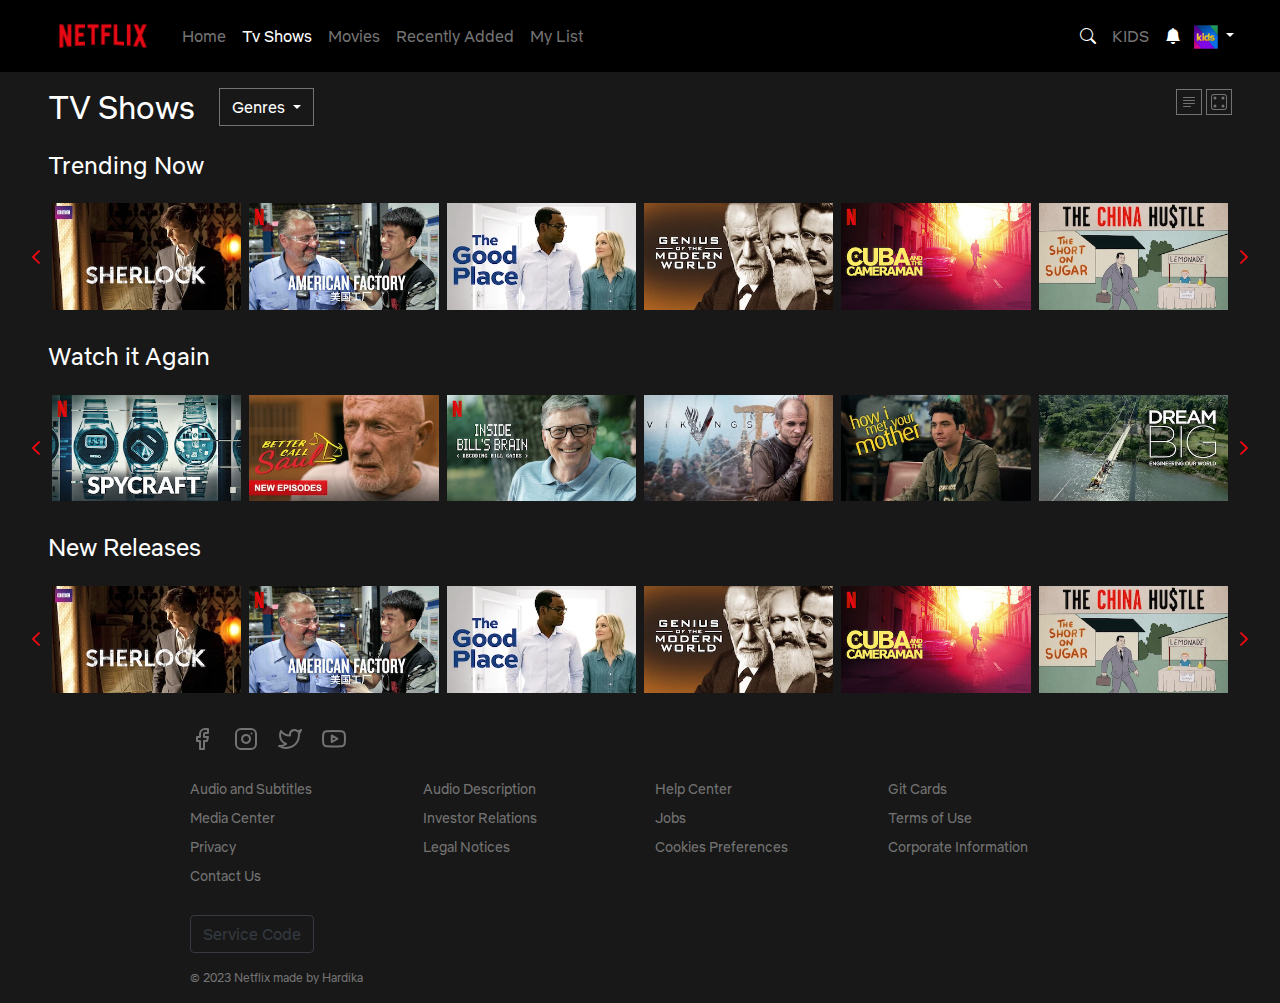
==== commit dcf87cd2: "change the image data" ====
--- a/index.html
+++ b/index.html
@@ -229,62 +229,62 @@
                     <a href="#">
                       <img
                         class="w-100 media-hover"
-                        src="./assets/media/media0.webp"
-                        alt="img"
-                      />
-                    </a>
-                  </div>
-                  <div
-                    class="col-12 py-3 col-sm-6 py-sm-2 col-md-4 py-md-2 col-lg-2 px-1 py-lg-4"
-                  >
-                    <a href="#">
-                      <img
-                        class="w-100 media-hover"
-                        src="./assets/media/media1.jpg"
-                        alt="img"
-                      />
-                    </a>
-                  </div>
-                  <div
-                    class="col-12 py-3 col-sm-6 py-sm-2 col-md-4 py-md-2 col-lg-2 px-1 py-lg-4"
-                  >
-                    <a href="#">
-                      <img
-                        class="w-100 media-hover"
-                        src="./assets/media/media2.webp"
-                        alt="img"
-                      />
-                    </a>
-                  </div>
-                  <div
-                    class="col-12 py-3 col-sm-6 py-sm-2 col-md-4 py-md-2 col-lg-2 px-1 py-lg-4"
-                  >
-                    <a href="#">
-                      <img
-                        class="w-100 media-hover"
-                        src="./assets/media/media3.webp"
-                        alt="img"
-                      />
-                    </a>
-                  </div>
-                  <div
-                    class="col-12 py-3 col-sm-6 py-sm-2 col-md-4 py-md-2 col-lg-2 px-1 py-lg-4"
-                  >
-                    <a href="#">
-                      <img
-                        class="w-100 media-hover"
-                        src="./assets/media/media4.jpg"
-                        alt="img"
-                      />
-                    </a>
-                  </div>
-                  <div
-                    class="col-12 py-3 col-sm-6 py-sm-2 col-md-4 py-md-2 col-lg-2 px-1 py-lg-4"
-                  >
-                    <a href="#">
-                      <img
-                        class="w-100 media-hover"
-                        src="./assets/media/media5.webp"
+                        src="./assets/media/media6.jpg"
+                        alt="img"
+                      />
+                    </a>
+                  </div>
+                  <div
+                    class="col-12 py-3 col-sm-6 py-sm-2 col-md-4 py-md-2 col-lg-2 px-1 py-lg-4"
+                  >
+                    <a href="#">
+                      <img
+                        class="w-100 media-hover"
+                        src="./assets/media/media7.webp"
+                        alt="img"
+                      />
+                    </a>
+                  </div>
+                  <div
+                    class="col-12 py-3 col-sm-6 py-sm-2 col-md-4 py-md-2 col-lg-2 px-1 py-lg-4"
+                  >
+                    <a href="#">
+                      <img
+                        class="w-100 media-hover"
+                        src="./assets/media/media8.webp"
+                        alt="img"
+                      />
+                    </a>
+                  </div>
+                  <div
+                    class="col-12 py-3 col-sm-6 py-sm-2 col-md-4 py-md-2 col-lg-2 px-1 py-lg-4"
+                  >
+                    <a href="#">
+                      <img
+                        class="w-100 media-hover"
+                        src="./assets/media/media9.jpg"
+                        alt="img"
+                      />
+                    </a>
+                  </div>
+                  <div
+                    class="col-12 py-3 col-sm-6 py-sm-2 col-md-4 py-md-2 col-lg-2 px-1 py-lg-4"
+                  >
+                    <a href="#">
+                      <img
+                        class="w-100 media-hover"
+                        src="./assets/media/media10.jpg"
+                        alt="img"
+                      />
+                    </a>
+                  </div>
+                  <div
+                    class="col-12 py-3 col-sm-6 py-sm-2 col-md-4 py-md-2 col-lg-2 px-1 py-lg-4"
+                  >
+                    <a href="#">
+                      <img
+                        class="w-100 media-hover"
+                        src="./assets/media/media11.jpg"
                         alt="img"
                       />
                     </a>
@@ -299,62 +299,62 @@
                     <a href="#">
                       <img
                         class="w-100 media-hover"
-                        src="./assets/media/media0.webp"
-                        alt="img"
-                      />
-                    </a>
-                  </div>
-                  <div
-                    class="col-12 py-3 col-sm-6 py-sm-2 col-md-4 py-md-2 col-lg-2 px-1 py-lg-4"
-                  >
-                    <a href="#">
-                      <img
-                        class="w-100 media-hover"
-                        src="./assets/media/media1.jpg"
-                        alt="img"
-                      />
-                    </a>
-                  </div>
-                  <div
-                    class="col-12 py-3 col-sm-6 py-sm-2 col-md-4 py-md-2 col-lg-2 px-1 py-lg-4"
-                  >
-                    <a href="#">
-                      <img
-                        class="w-100 media-hover"
-                        src="./assets/media/media2.webp"
-                        alt="img"
-                      />
-                    </a>
-                  </div>
-                  <div
-                    class="col-12 py-3 col-sm-6 py-sm-2 col-md-4 py-md-2 col-lg-2 px-1 py-lg-4"
-                  >
-                    <a href="#">
-                      <img
-                        class="w-100 media-hover"
-                        src="./assets/media/media3.webp"
-                        alt="img"
-                      />
-                    </a>
-                  </div>
-                  <div
-                    class="col-12 py-3 col-sm-6 py-sm-2 col-md-4 py-md-2 col-lg-2 px-1 py-lg-4"
-                  >
-                    <a href="#">
-                      <img
-                        class="w-100 media-hover"
-                        src="./assets/media/media4.jpg"
-                        alt="img"
-                      />
-                    </a>
-                  </div>
-                  <div
-                    class="col-12 py-3 col-sm-6 py-sm-2 col-md-4 py-md-2 col-lg-2 px-1 py-lg-4"
-                  >
-                    <a href="#">
-                      <img
-                        class="w-100 media-hover"
-                        src="./assets/media/media5.webp"
+                        src="./assets/media/media12.jpg"
+                        alt="img"
+                      />
+                    </a>
+                  </div>
+                  <div
+                    class="col-12 py-3 col-sm-6 py-sm-2 col-md-4 py-md-2 col-lg-2 px-1 py-lg-4"
+                  >
+                    <a href="#">
+                      <img
+                        class="w-100 media-hover"
+                        src="./assets/media/media13.jpg"
+                        alt="img"
+                      />
+                    </a>
+                  </div>
+                  <div
+                    class="col-12 py-3 col-sm-6 py-sm-2 col-md-4 py-md-2 col-lg-2 px-1 py-lg-4"
+                  >
+                    <a href="#">
+                      <img
+                        class="w-100 media-hover"
+                        src="./assets/media/media14.webp"
+                        alt="img"
+                      />
+                    </a>
+                  </div>
+                  <div
+                    class="col-12 py-3 col-sm-6 py-sm-2 col-md-4 py-md-2 col-lg-2 px-1 py-lg-4"
+                  >
+                    <a href="#">
+                      <img
+                        class="w-100 media-hover"
+                        src="./assets/media/media15.jpg"
+                        alt="img"
+                      />
+                    </a>
+                  </div>
+                  <div
+                    class="col-12 py-3 col-sm-6 py-sm-2 col-md-4 py-md-2 col-lg-2 px-1 py-lg-4"
+                  >
+                    <a href="#">
+                      <img
+                        class="w-100 media-hover"
+                        src="./assets/media/media16.webp"
+                        alt="img"
+                      />
+                    </a>
+                  </div>
+                  <div
+                    class="col-12 py-3 col-sm-6 py-sm-2 col-md-4 py-md-2 col-lg-2 px-1 py-lg-4"
+                  >
+                    <a href="#">
+                      <img
+                        class="w-100 media-hover"
+                        src="./assets/media/media17.jpg"
                         alt="img"
                       />
                     </a>
@@ -407,51 +407,51 @@
                     <a href="#">
                       <img
                         class="w-100 media-hover"
-                        src="./assets/media/media0.webp"
-                        alt="img"
-                      />
-                    </a>
-                  </div>
-                  <div
-                    class="col-12 py-3 col-sm-6 py-sm-2 col-md-4 py-md-2 col-lg-2 px-1 py-lg-4"
-                  >
-                    <a href="#">
-                      <img
-                        class="w-100 media-hover"
-                        src="./assets/media/media1.jpg"
-                        alt="img"
-                      />
-                    </a>
-                  </div>
-                  <div
-                    class="col-12 py-3 col-sm-6 py-sm-2 col-md-4 py-md-2 col-lg-2 px-1 py-lg-4"
-                  >
-                    <a href="#">
-                      <img
-                        class="w-100 media-hover"
-                        src="./assets/media/media2.webp"
-                        alt="img"
-                      />
-                    </a>
-                  </div>
-                  <div
-                    class="col-12 py-3 col-sm-6 py-sm-2 col-md-4 py-md-2 col-lg-2 px-1 py-lg-4"
-                  >
-                    <a href="#">
-                      <img
-                        class="w-100 media-hover"
-                        src="./assets/media/media3.webp"
-                        alt="img"
-                      />
-                    </a>
-                  </div>
-                  <div
-                    class="col-12 py-3 col-sm-6 py-sm-2 col-md-4 py-md-2 col-lg-2 px-1 py-lg-4"
-                  >
-                    <a href="#">
-                      <img
-                        class="w-100 media-hover"
-                        src="./assets/media/media4.jpg"
+                        src="./assets/media/media18.jpg"
+                        alt="img"
+                      />
+                    </a>
+                  </div>
+                  <div
+                    class="col-12 py-3 col-sm-6 py-sm-2 col-md-4 py-md-2 col-lg-2 px-1 py-lg-4"
+                  >
+                    <a href="#">
+                      <img
+                        class="w-100 media-hover"
+                        src="./assets/media/media19.webp"
+                        alt="img"
+                      />
+                    </a>
+                  </div>
+                  <div
+                    class="col-12 py-3 col-sm-6 py-sm-2 col-md-4 py-md-2 col-lg-2 px-1 py-lg-4"
+                  >
+                    <a href="#">
+                      <img
+                        class="w-100 media-hover"
+                        src="./assets/media/media20.jpg"
+                        alt="img"
+                      />
+                    </a>
+                  </div>
+                  <div
+                    class="col-12 py-3 col-sm-6 py-sm-2 col-md-4 py-md-2 col-lg-2 px-1 py-lg-4"
+                  >
+                    <a href="#">
+                      <img
+                        class="w-100 media-hover"
+                        src="./assets/media/media21.webp"
+                        alt="img"
+                      />
+                    </a>
+                  </div>
+                  <div
+                    class="col-12 py-3 col-sm-6 py-sm-2 col-md-4 py-md-2 col-lg-2 px-1 py-lg-4"
+                  >
+                    <a href="#">
+                      <img
+                        class="w-100 media-hover"
+                        src="./assets/media/media22.webp"
                         alt="img"
                       />
                     </a>
@@ -462,7 +462,7 @@
                     <a href="#">
                       <img
                         class="w-100 media-hover z-index2"
-                        src="./assets/media/media5.webp"
+                        src="./assets/media/media23.webp"
                         alt="img"
                       />
                     </a>
@@ -477,62 +477,62 @@
                     <a href="#">
                       <img
                         class="w-100 media-hover"
-                        src="./assets/media/media0.webp"
-                        alt="img"
-                      />
-                    </a>
-                  </div>
-                  <div
-                    class="col-12 py-3 col-sm-6 py-sm-2 col-md-4 py-md-2 col-lg-2 px-1 py-lg-4"
-                  >
-                    <a href="#">
-                      <img
-                        class="w-100 media-hover"
-                        src="./assets/media/media1.jpg"
-                        alt="img"
-                      />
-                    </a>
-                  </div>
-                  <div
-                    class="col-12 py-3 col-sm-6 py-sm-2 col-md-4 py-md-2 col-lg-2 px-1 py-lg-4"
-                  >
-                    <a href="#">
-                      <img
-                        class="w-100 media-hover"
-                        src="./assets/media/media2.webp"
-                        alt="img"
-                      />
-                    </a>
-                  </div>
-                  <div
-                    class="col-12 py-3 col-sm-6 py-sm-2 col-md-4 py-md-2 col-lg-2 px-1 py-lg-4"
-                  >
-                    <a href="#">
-                      <img
-                        class="w-100 media-hover"
-                        src="./assets/media/media3.webp"
-                        alt="img"
-                      />
-                    </a>
-                  </div>
-                  <div
-                    class="col-12 py-3 col-sm-6 py-sm-2 col-md-4 py-md-2 col-lg-2 px-1 py-lg-4"
-                  >
-                    <a href="#">
-                      <img
-                        class="w-100 media-hover"
-                        src="./assets/media/media4.jpg"
-                        alt="img"
-                      />
-                    </a>
-                  </div>
-                  <div
-                    class="col-12 py-3 col-sm-6 py-sm-2 col-md-4 py-md-2 col-lg-2 px-1 py-lg-4"
-                  >
-                    <a href="#">
-                      <img
-                        class="w-100 media-hover"
-                        src="./assets/media/media5.webp"
+                        src="./assets/media/media24.jpg"
+                        alt="img"
+                      />
+                    </a>
+                  </div>
+                  <div
+                    class="col-12 py-3 col-sm-6 py-sm-2 col-md-4 py-md-2 col-lg-2 px-1 py-lg-4"
+                  >
+                    <a href="#">
+                      <img
+                        class="w-100 media-hover"
+                        src="./assets/media/media25.webp"
+                        alt="img"
+                      />
+                    </a>
+                  </div>
+                  <div
+                    class="col-12 py-3 col-sm-6 py-sm-2 col-md-4 py-md-2 col-lg-2 px-1 py-lg-4"
+                  >
+                    <a href="#">
+                      <img
+                        class="w-100 media-hover"
+                        src="./assets/media/media26.webp"
+                        alt="img"
+                      />
+                    </a>
+                  </div>
+                  <div
+                    class="col-12 py-3 col-sm-6 py-sm-2 col-md-4 py-md-2 col-lg-2 px-1 py-lg-4"
+                  >
+                    <a href="#">
+                      <img
+                        class="w-100 media-hover"
+                        src="./assets/media/media27.jpg"
+                        alt="img"
+                      />
+                    </a>
+                  </div>
+                  <div
+                    class="col-12 py-3 col-sm-6 py-sm-2 col-md-4 py-md-2 col-lg-2 px-1 py-lg-4"
+                  >
+                    <a href="#">
+                      <img
+                        class="w-100 media-hover"
+                        src="./assets/media/media28.jpg"
+                        alt="img"
+                      />
+                    </a>
+                  </div>
+                  <div
+                    class="col-12 py-3 col-sm-6 py-sm-2 col-md-4 py-md-2 col-lg-2 px-1 py-lg-4"
+                  >
+                    <a href="#">
+                      <img
+                        class="w-100 media-hover"
+                        src="./assets/media/media29.jpg"
                         alt="img"
                       />
                     </a>
@@ -547,6 +547,39 @@
                     <a href="#">
                       <img
                         class="w-100 media-hover"
+                        src="./assets/media/media30.jpg"
+                        alt="img"
+                      />
+                    </a>
+                  </div>
+                  <div
+                    class="col-12 py-3 col-sm-6 py-sm-2 col-md-4 py-md-2 col-lg-2 px-1 py-lg-4"
+                  >
+                    <a href="#">
+                      <img
+                        class="w-100 media-hover"
+                        src="./assets/media/media31.webp"
+                        alt="img"
+                      />
+                    </a>
+                  </div>
+                  <div
+                    class="col-12 py-3 col-sm-6 py-sm-2 col-md-4 py-md-2 col-lg-2 px-1 py-lg-4"
+                  >
+                    <a href="#">
+                      <img
+                        class="w-100 media-hover"
+                        src="./assets/media/media32.jpg"
+                        alt="img"
+                      />
+                    </a>
+                  </div>
+                  <div
+                    class="col-12 py-3 col-sm-6 py-sm-2 col-md-4 py-md-2 col-lg-2 px-1 py-lg-4"
+                  >
+                    <a href="#">
+                      <img
+                        class="w-100 media-hover"
                         src="./assets/media/media0.webp"
                         alt="img"
                       />
@@ -570,39 +603,6 @@
                       <img
                         class="w-100 media-hover"
                         src="./assets/media/media2.webp"
-                        alt="img"
-                      />
-                    </a>
-                  </div>
-                  <div
-                    class="col-12 py-3 col-sm-6 py-sm-2 col-md-4 py-md-2 col-lg-2 px-1 py-lg-4"
-                  >
-                    <a href="#">
-                      <img
-                        class="w-100 media-hover"
-                        src="./assets/media/media3.webp"
-                        alt="img"
-                      />
-                    </a>
-                  </div>
-                  <div
-                    class="col-12 py-3 col-sm-6 py-sm-2 col-md-4 py-md-2 col-lg-2 px-1 py-lg-4"
-                  >
-                    <a href="#">
-                      <img
-                        class="w-100 media-hover"
-                        src="./assets/media/media4.jpg"
-                        alt="img"
-                      />
-                    </a>
-                  </div>
-                  <div
-                    class="col-12 py-3 col-sm-6 py-sm-2 col-md-4 py-md-2 col-lg-2 px-1 py-lg-4"
-                  >
-                    <a href="#">
-                      <img
-                        class="w-100 media-hover"
-                        src="./assets/media/media5.webp"
                         alt="img"
                       />
                     </a>
@@ -642,14 +642,16 @@
           <h4 class="mb-0">New Releases</h4>
 
           <div
-            id="carouselExampleIndicators3"
+            id="carouselExampleIndicators2"
             class="carousel slide"
             data-ride="carousel"
           >
             <div class="carousel-inner">
               <div class="carousel-item active">
                 <div class="row mx-0">
-                  <div class="col-12 col-sm-6 col-md-4 col-lg-2 px-1 py-4">
+                  <div
+                    class="col-12 py-3 col-sm-6 py-sm-2 col-md-4 py-md-2 col-lg-2 px-1 py-lg-4"
+                  >
                     <a href="#">
                       <img
                         class="w-100 media-hover"
@@ -658,7 +660,9 @@
                       />
                     </a>
                   </div>
-                  <div class="col-12 col-sm-6 col-md-4 col-lg-2 px-1 py-4">
+                  <div
+                    class="col-12 py-3 col-sm-6 py-sm-2 col-md-4 py-md-2 col-lg-2 px-1 py-lg-4"
+                  >
                     <a href="#">
                       <img
                         class="w-100 media-hover"
@@ -667,7 +671,9 @@
                       />
                     </a>
                   </div>
-                  <div class="col-12 col-sm-6 col-md-4 col-lg-2 px-1 py-4">
+                  <div
+                    class="col-12 py-3 col-sm-6 py-sm-2 col-md-4 py-md-2 col-lg-2 px-1 py-lg-4"
+                  >
                     <a href="#">
                       <img
                         class="w-100 media-hover"
@@ -676,7 +682,9 @@
                       />
                     </a>
                   </div>
-                  <div class="col-12 col-sm-6 col-md-4 col-lg-2 px-1 py-4">
+                  <div
+                    class="col-12 py-3 col-sm-6 py-sm-2 col-md-4 py-md-2 col-lg-2 px-1 py-lg-4"
+                  >
                     <a href="#">
                       <img
                         class="w-100 media-hover"
@@ -685,7 +693,9 @@
                       />
                     </a>
                   </div>
-                  <div class="col-12 col-sm-6 col-md-4 col-lg-2 px-1 py-4">
+                  <div
+                    class="col-12 py-3 col-sm-6 py-sm-2 col-md-4 py-md-2 col-lg-2 px-1 py-lg-4"
+                  >
                     <a href="#">
                       <img
                         class="w-100 media-hover"
@@ -694,7 +704,9 @@
                       />
                     </a>
                   </div>
-                  <div class="col-12 col-sm-6 col-md-4 col-lg-2 px-1 py-4">
+                  <div
+                    class="col-12 py-3 col-sm-6 py-sm-2 col-md-4 py-md-2 col-lg-2 px-1 py-lg-4"
+                  >
                     <a href="#">
                       <img
                         class="w-100 media-hover z-index2"
@@ -707,56 +719,68 @@
               </div>
               <div class="carousel-item">
                 <div class="row mx-0">
-                  <div class="col-12 col-sm-6 col-md-4 col-lg-2 px-1 py-4">
-                    <a href="#">
-                      <img
-                        class="w-100 media-hover"
-                        src="./assets/media/media0.webp"
-                        alt="img"
-                      />
-                    </a>
-                  </div>
-                  <div class="col-12 col-sm-6 col-md-4 col-lg-2 px-1 py-4">
-                    <a href="#">
-                      <img
-                        class="w-100 media-hover"
-                        src="./assets/media/media1.jpg"
-                        alt="img"
-                      />
-                    </a>
-                  </div>
-                  <div class="col-12 col-sm-6 col-md-4 col-lg-2 px-1 py-4">
-                    <a href="#">
-                      <img
-                        class="w-100 media-hover"
-                        src="./assets/media/media2.webp"
-                        alt="img"
-                      />
-                    </a>
-                  </div>
-                  <div class="col-12 col-sm-6 col-md-4 col-lg-2 px-1 py-4">
-                    <a href="#">
-                      <img
-                        class="w-100 media-hover"
-                        src="./assets/media/media3.webp"
-                        alt="img"
-                      />
-                    </a>
-                  </div>
-                  <div class="col-12 col-sm-6 col-md-4 col-lg-2 px-1 py-4">
-                    <a href="#">
-                      <img
-                        class="w-100 media-hover"
-                        src="./assets/media/media4.jpg"
-                        alt="img"
-                      />
-                    </a>
-                  </div>
-                  <div class="col-12 col-sm-6 col-md-4 col-lg-2 px-1 py-4">
-                    <a href="#">
-                      <img
-                        class="w-100 media-hover"
-                        src="./assets/media/media5.webp"
+                  <div
+                    class="col-12 py-3 col-sm-6 py-sm-2 col-md-4 py-md-2 col-lg-2 px-1 py-lg-4"
+                  >
+                    <a href="#">
+                      <img
+                        class="w-100 media-hover"
+                        src="./assets/media/media32.jpg"
+                        alt="img"
+                      />
+                    </a>
+                  </div>
+                  <div
+                    class="col-12 py-3 col-sm-6 py-sm-2 col-md-4 py-md-2 col-lg-2 px-1 py-lg-4"
+                  >
+                    <a href="#">
+                      <img
+                        class="w-100 media-hover"
+                        src="./assets/media/media31.webp"
+                        alt="img"
+                      />
+                    </a>
+                  </div>
+                  <div
+                    class="col-12 py-3 col-sm-6 py-sm-2 col-md-4 py-md-2 col-lg-2 px-1 py-lg-4"
+                  >
+                    <a href="#">
+                      <img
+                        class="w-100 media-hover"
+                        src="./assets/media/media30.jpg"
+                        alt="img"
+                      />
+                    </a>
+                  </div>
+                  <div
+                    class="col-12 py-3 col-sm-6 py-sm-2 col-md-4 py-md-2 col-lg-2 px-1 py-lg-4"
+                  >
+                    <a href="#">
+                      <img
+                        class="w-100 media-hover"
+                        src="./assets/media/media29.jpg"
+                        alt="img"
+                      />
+                    </a>
+                  </div>
+                  <div
+                    class="col-12 py-3 col-sm-6 py-sm-2 col-md-4 py-md-2 col-lg-2 px-1 py-lg-4"
+                  >
+                    <a href="#">
+                      <img
+                        class="w-100 media-hover"
+                        src="./assets/media/media28.jpg"
+                        alt="img"
+                      />
+                    </a>
+                  </div>
+                  <div
+                    class="col-12 py-3 col-sm-6 py-sm-2 col-md-4 py-md-2 col-lg-2 px-1 py-lg-4"
+                  >
+                    <a href="#">
+                      <img
+                        class="w-100 media-hover"
+                        src="./assets/media/media27.jpg"
                         alt="img"
                       />
                     </a>
@@ -765,56 +789,68 @@
               </div>
               <div class="carousel-item">
                 <div class="row mx-0">
-                  <div class="col-12 col-sm-6 col-md-4 col-lg-2 px-1 py-4">
-                    <a href="#">
-                      <img
-                        class="w-100 media-hover"
-                        src="./assets/media/media0.webp"
-                        alt="img"
-                      />
-                    </a>
-                  </div>
-                  <div class="col-12 col-sm-6 col-md-4 col-lg-2 px-1 py-4">
-                    <a href="#">
-                      <img
-                        class="w-100 media-hover"
-                        src="./assets/media/media1.jpg"
-                        alt="img"
-                      />
-                    </a>
-                  </div>
-                  <div class="col-12 col-sm-6 col-md-4 col-lg-2 px-1 py-4">
-                    <a href="#">
-                      <img
-                        class="w-100 media-hover"
-                        src="./assets/media/media2.webp"
-                        alt="img"
-                      />
-                    </a>
-                  </div>
-                  <div class="col-12 col-sm-6 col-md-4 col-lg-2 px-1 py-4">
-                    <a href="#">
-                      <img
-                        class="w-100 media-hover"
-                        src="./assets/media/media3.webp"
-                        alt="img"
-                      />
-                    </a>
-                  </div>
-                  <div class="col-12 col-sm-6 col-md-4 col-lg-2 px-1 py-4">
-                    <a href="#">
-                      <img
-                        class="w-100 media-hover"
-                        src="./assets/media/media4.jpg"
-                        alt="img"
-                      />
-                    </a>
-                  </div>
-                  <div class="col-12 col-sm-6 col-md-4 col-lg-2 px-1 py-4">
-                    <a href="#">
-                      <img
-                        class="w-100 media-hover"
-                        src="./assets/media/media5.webp"
+                  <div
+                    class="col-12 py-3 col-sm-6 py-sm-2 col-md-4 py-md-2 col-lg-2 px-1 py-lg-4"
+                  >
+                    <a href="#">
+                      <img
+                        class="w-100 media-hover"
+                        src="./assets/media/media26.webp"
+                        alt="img"
+                      />
+                    </a>
+                  </div>
+                  <div
+                    class="col-12 py-3 col-sm-6 py-sm-2 col-md-4 py-md-2 col-lg-2 px-1 py-lg-4"
+                  >
+                    <a href="#">
+                      <img
+                        class="w-100 media-hover"
+                        src="./assets/media/media25.webp"
+                        alt="img"
+                      />
+                    </a>
+                  </div>
+                  <div
+                    class="col-12 py-3 col-sm-6 py-sm-2 col-md-4 py-md-2 col-lg-2 px-1 py-lg-4"
+                  >
+                    <a href="#">
+                      <img
+                        class="w-100 media-hover"
+                        src="./assets/media/media24.jpg"
+                        alt="img"
+                      />
+                    </a>
+                  </div>
+                  <div
+                    class="col-12 py-3 col-sm-6 py-sm-2 col-md-4 py-md-2 col-lg-2 px-1 py-lg-4"
+                  >
+                    <a href="#">
+                      <img
+                        class="w-100 media-hover"
+                        src="./assets/media/media23.webp"
+                        alt="img"
+                      />
+                    </a>
+                  </div>
+                  <div
+                    class="col-12 py-3 col-sm-6 py-sm-2 col-md-4 py-md-2 col-lg-2 px-1 py-lg-4"
+                  >
+                    <a href="#">
+                      <img
+                        class="w-100 media-hover"
+                        src="./assets/media/media22.webp"
+                        alt="img"
+                      />
+                    </a>
+                  </div>
+                  <div
+                    class="col-12 py-3 col-sm-6 py-sm-2 col-md-4 py-md-2 col-lg-2 px-1 py-lg-4"
+                  >
+                    <a href="#">
+                      <img
+                        class="w-100 media-hover"
+                        src="./assets/media/media21.webp"
                         alt="img"
                       />
                     </a>
@@ -824,7 +860,7 @@
             </div>
             <a
               class="carousel-control-prev"
-              href="#carouselExampleIndicators3"
+              href="#carouselExampleIndicators2"
               role="button"
               data-slide="prev"
             >
@@ -836,7 +872,7 @@
             </a>
             <a
               class="carousel-control-next"
-              href="#carouselExampleIndicators3"
+              href="#carouselExampleIndicators2"
               role="button"
               data-slide="next"
             >
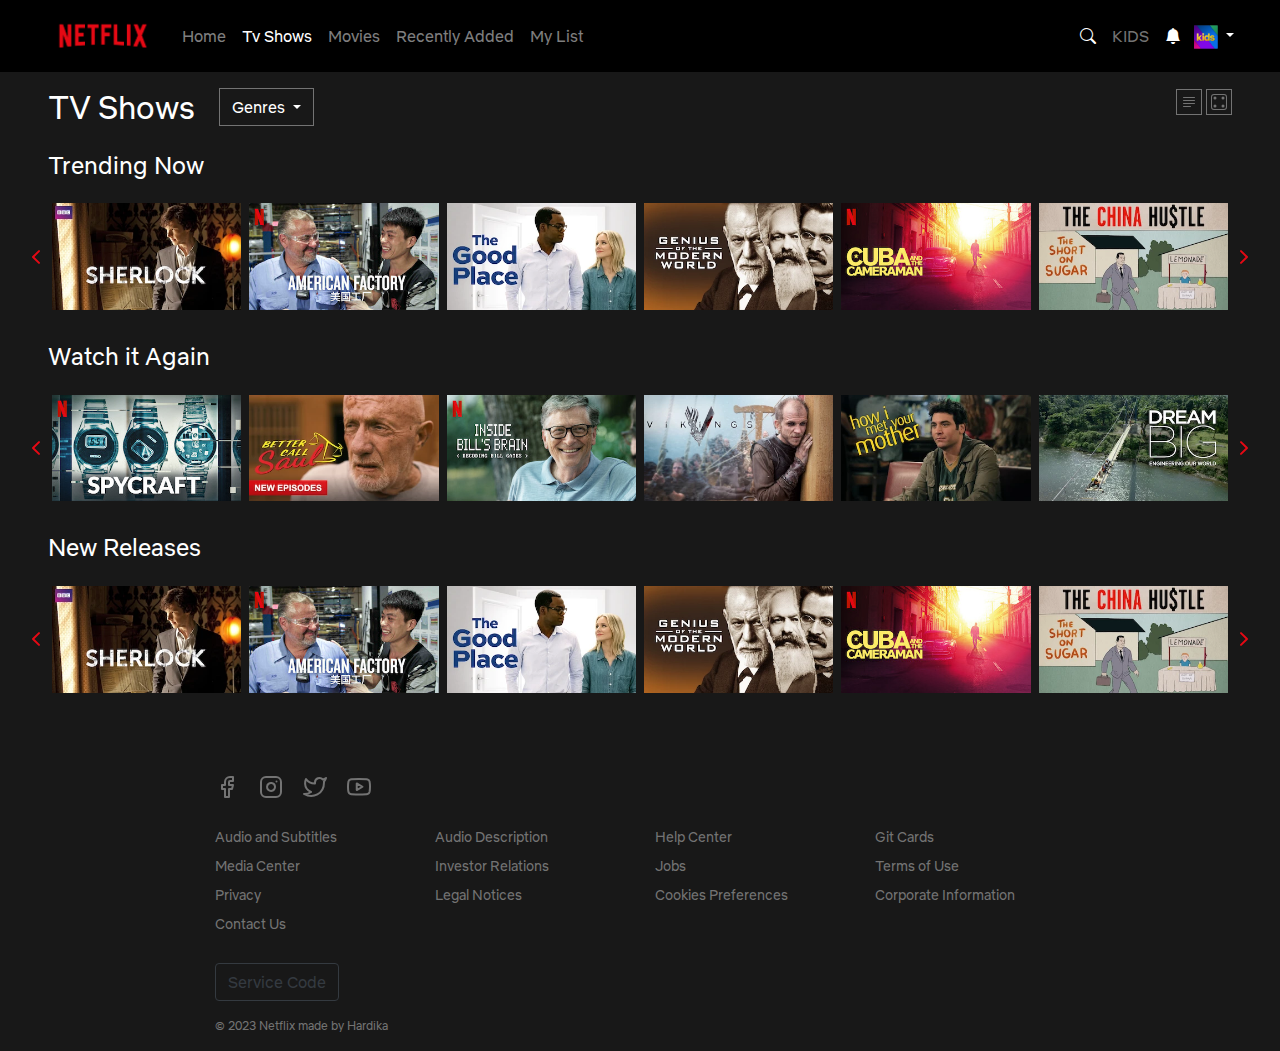
==== commit 0af678b6: "fixing some button designed" ====
--- a/index.html
+++ b/index.html
@@ -22,7 +22,7 @@
   </head>
   <body>
     <header>
-      <nav class="navbar navbar-expand-lg nav-bg px-0">
+      <nav class="navbar navbar-dark navbar-expand-lg nav-bg px-0">
         <div class="container-fluid px-5">
           <a class="navbar-brand" href="#"
             ><img
@@ -89,7 +89,7 @@
                       Another action
                     </button>
                     <button class="dropdown-item" type="button">
-                      Something else here
+                      <a href="#"> Account Settings</a>
                     </button>
                   </div>
                 </div>
@@ -886,7 +886,7 @@
         </div>
       </secrtion>
     </main>
-    <footer>
+    <footer class="pt-5">
       <div class="container-fluid px-5">
         <div class="ftr-block">
           <a href="#" class="mr-3">
--- a/styles.css
+++ b/styles.css
@@ -33,6 +33,7 @@
     Arial, sans-serif;
   --font-color: white;
   --text-color: #737373;
+  --opacity-text: rgba(255, 255, 255, 0.8);
   --yellow-color: #ffc017;
   --nav-link-color: rgb(41, 41, 41);
   --darkgray-btn-border: rgba(25, 25, 25, 1);
@@ -56,6 +57,7 @@
 }
 a:hover {
   color: var(--font-color);
+  text-decoration: none;
 }
 .dropdown-menu {
   background-color: var(--bg-color);
@@ -100,6 +102,9 @@
   border-radius: 0;
   max-height: 38px;
 }
+.navbar-toggler-icon {
+  color: var(--text-color);
+}
 .carousel-control-prev {
   left: -2%;
 }
@@ -135,7 +140,7 @@
 } */
 
 .ftr-block {
-  max-width: 900px;
+  max-width: 850px;
   width: 100%;
   margin-inline: auto;
 }
@@ -147,37 +152,10 @@
   font-size: 12px;
   color: var(--text-color);
 }
+.btn-outline-dark:focus {
+  background-color: var(--font-color);
+  background-color: #343a40;
+  border-color: #343a40;
+  color: var(--font-color);
+}
 /* --------------------------------------------------------------------- */
-.edit-section {
-  max-width: 700px;
-}
-.edit-title {
-  font-size: 50px;
-}
-.edit-block {
-  border-top: 1px solid var(--text-color);
-  border-bottom: 1px solid var(--text-color);
-  padding-right: 20px;
-}
-.strive-std-b {
-  background-color: var(--text-color);
-  padding-inline: 10px;
-  padding-block: 5px;
-}
-.b-border {
-  padding-bottom: 20px;
-  border-bottom: 1px solid var(--text-color);
-}
-.m-btn {
-  border-radius: 0;
-  font-size: 12px;
-}
-.edit-btn {
-  letter-spacing: 1px;
-  border: 1px solid var(--text-color);
-  border-radius: 0;
-  color: var(--text-color);
-  padding-top: 2px;
-  padding-bottom: 2px;
-  margin-top: 10px;
-}
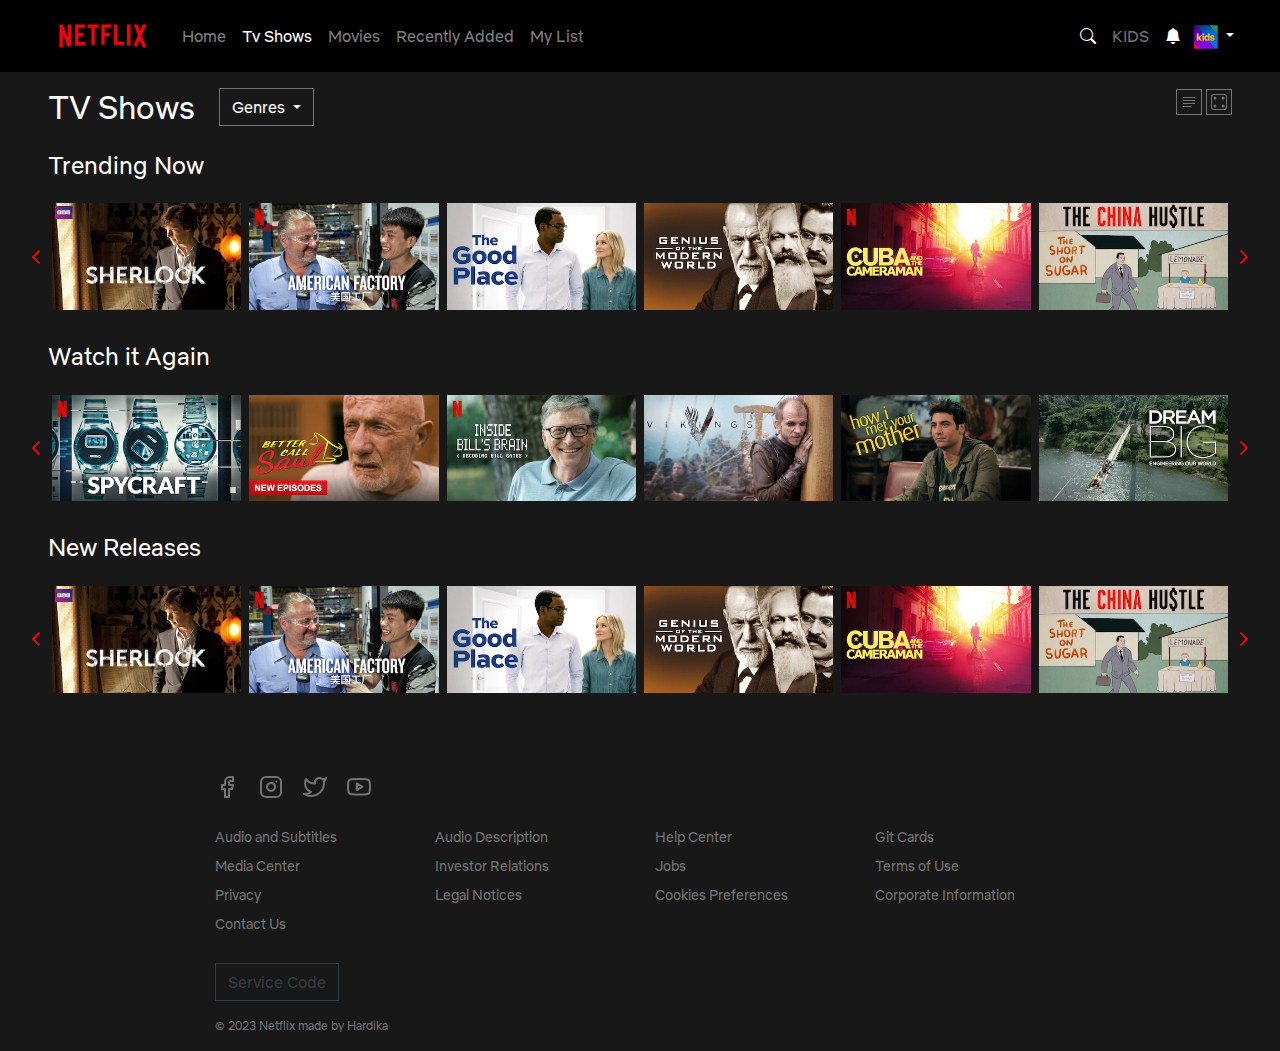
==== commit b90a6621: "designed account page" ====
--- a/index.html
+++ b/index.html
@@ -89,7 +89,7 @@
                       Another action
                     </button>
                     <button class="dropdown-item" type="button">
-                      <a href="#"> Account Settings</a>
+                      <a href="./account-settings.html"> Account Settings</a>
                     </button>
                   </div>
                 </div>
--- a/styles.css
+++ b/styles.css
@@ -44,6 +44,9 @@
   margin: 0;
   background-color: var(--bg-color);
   color: var(--font-color);
+}
+.btn {
+  border-radius: 0;
 }
 .nav-bg {
   background-color: black;
@@ -99,7 +102,6 @@
 .dropdown-genere-btn {
   color: white;
   border-color: var(--text-color);
-  border-radius: 0;
   max-height: 38px;
 }
 .navbar-toggler-icon {
@@ -135,9 +137,6 @@
   transform: scale(1.2);
   z-index: 1;
 }
-/* .carousel-inner {
-  overflow: visible;
-} */
 
 .ftr-block {
   max-width: 850px;
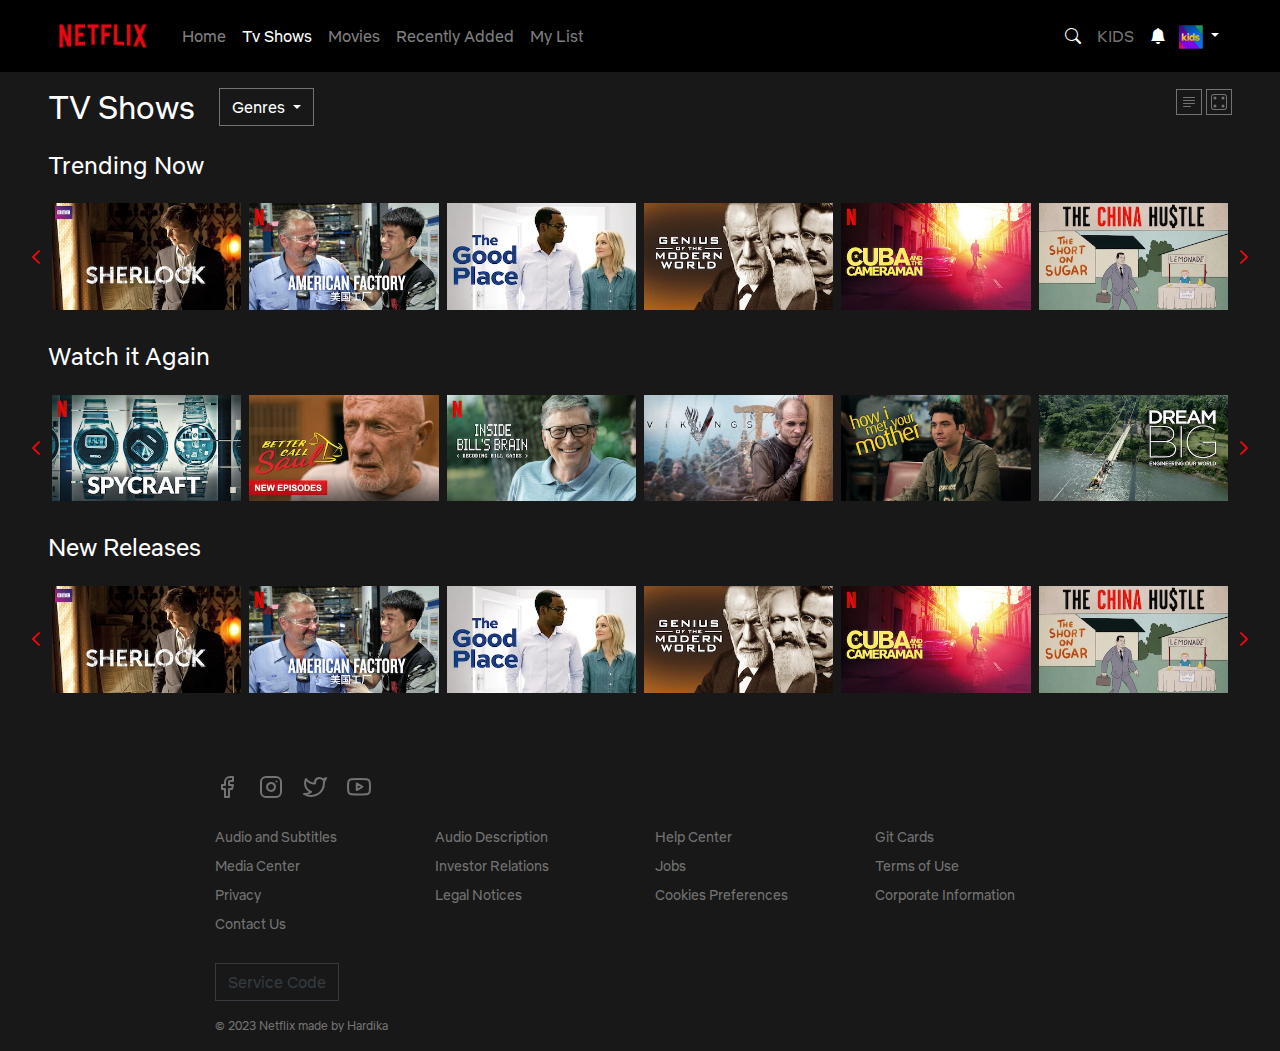
==== commit 5f3fadb8: "make account page responsive" ====
--- a/index.html
+++ b/index.html
@@ -63,7 +63,7 @@
               </li>
             </ul>
             <form class="form-inline my-2 my-lg-0">
-              <div class="row align-items-center">
+              <div class="d-flex align-items-center">
                 <i class="bi bi-search" style="cursor: pointer"></i>
                 <a class="nav-link" href="#">KIDS</a>
                 <i class="bi bi-bell-fill" style="cursor: pointer"></i>
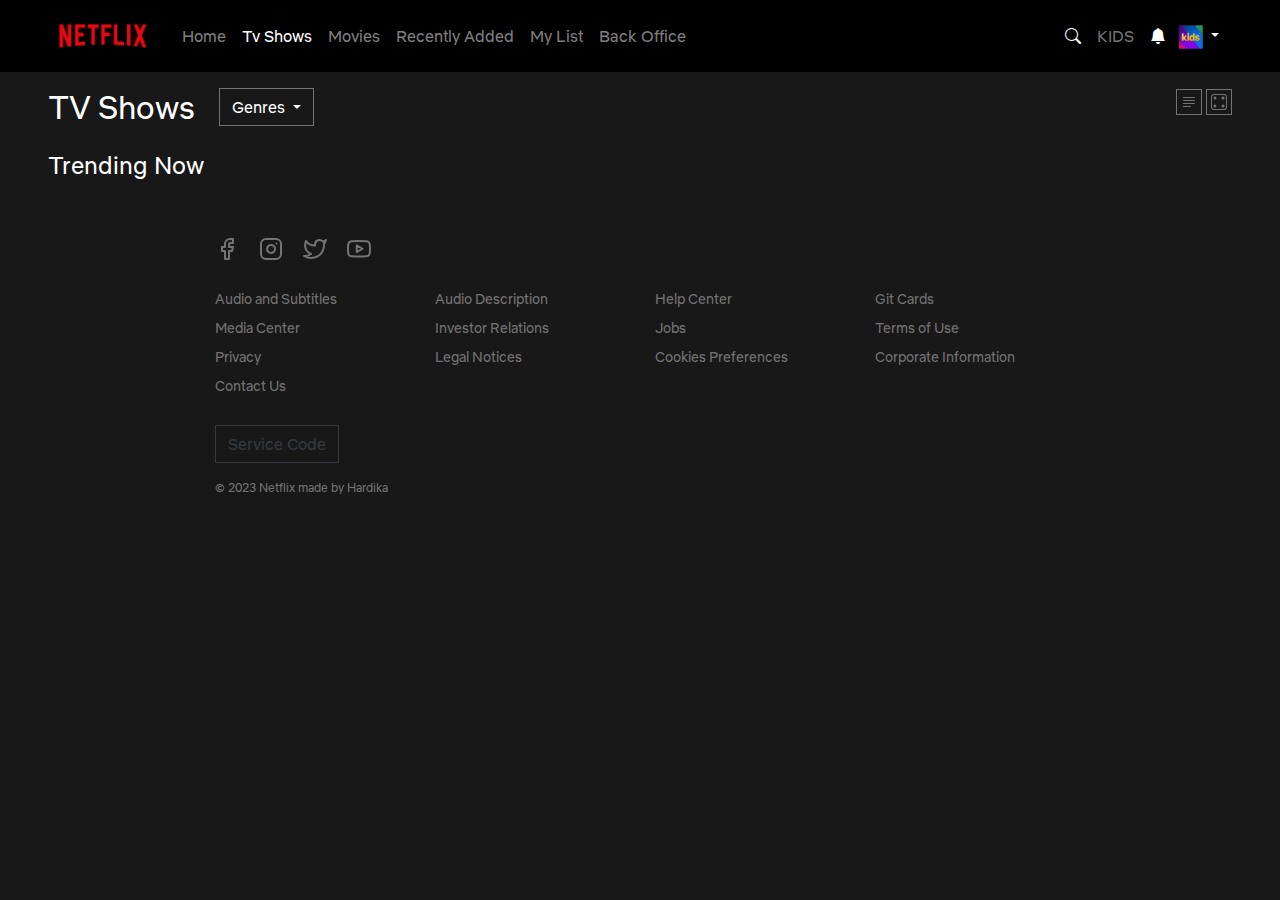
==== commit ba915447: "post data and get data" ====
--- a/index.html
+++ b/index.html
@@ -61,6 +61,11 @@
               <li class="nav-item">
                 <a class="nav-link" href="#">My List</a>
               </li>
+              <li class="nav-item">
+                <a class="nav-link" href="./Back Office/back-office.html"
+                  >Back Office</a
+                >
+              </li>
             </ul>
             <form class="form-inline my-2 my-lg-0">
               <div class="d-flex align-items-center">
@@ -141,7 +146,17 @@
           </div>
         </div>
       </section>
-      <secrtion>
+      <section>
+        <div class="container-fluid px-5 pb-2">
+          <h4 class="mb-0">Trending Now</h4>
+
+          <div id="movie-row" class="row"></div>
+          <!-- <h4 class="mb-0">Trending Now</h4>
+
+          <div id="movie-row" class="row"></div> -->
+        </div>
+      </section>
+      <!-- <secrtion>
         <div class="container-fluid px-5 pb-2">
           <h4 class="mb-0">Trending Now</h4>
 
@@ -884,7 +899,7 @@
             </a>
           </div>
         </div>
-      </secrtion>
+      </secrtion> -->
     </main>
     <footer class="pt-5">
       <div class="container-fluid px-5">
@@ -954,5 +969,6 @@
       integrity="sha384-+sLIOodYLS7CIrQpBjl+C7nPvqq+FbNUBDunl/OZv93DB7Ln/533i8e/mZXLi/P+"
       crossorigin="anonymous"
     ></script>
+    <script src="./js/script.js"></script>
   </body>
 </html>
--- a/styles.css
+++ b/styles.css
@@ -158,3 +158,44 @@
   color: var(--font-color);
 }
 /* --------------------------------------------------------------------- */
+.movie-card {
+  position: relative;
+  transition: transform 0.5s;
+  font-size: 12px;
+}
+.movie-card:hover {
+  /* position: relative; */
+  transform: scale(1.2);
+  z-index: 2;
+}
+
+.infos-container {
+  width: 100%;
+  color: white;
+  padding: 15px;
+  position: absolute;
+  overflow: hidden;
+  /* background-color: red; */
+  z-index: 2;
+  background-image: linear-gradient(rgba(27, 37, 48, 0), #1b2530 48px);
+  transform: translateY(-62px);
+  display: none;
+  transition: opacity 0.3s, transform 0.5s;
+}
+
+.movie-card:hover .infos-container {
+  display: block;
+  transform: translateY(-48px);
+}
+
+.plus-btn {
+  font-size: 18px;
+  transform: translateX(47px);
+  transition: transform 0.7s;
+  opacity: 0;
+}
+
+.movie-card:hover .plus-btn {
+  transform: translateX(0px);
+  opacity: 1;
+}
